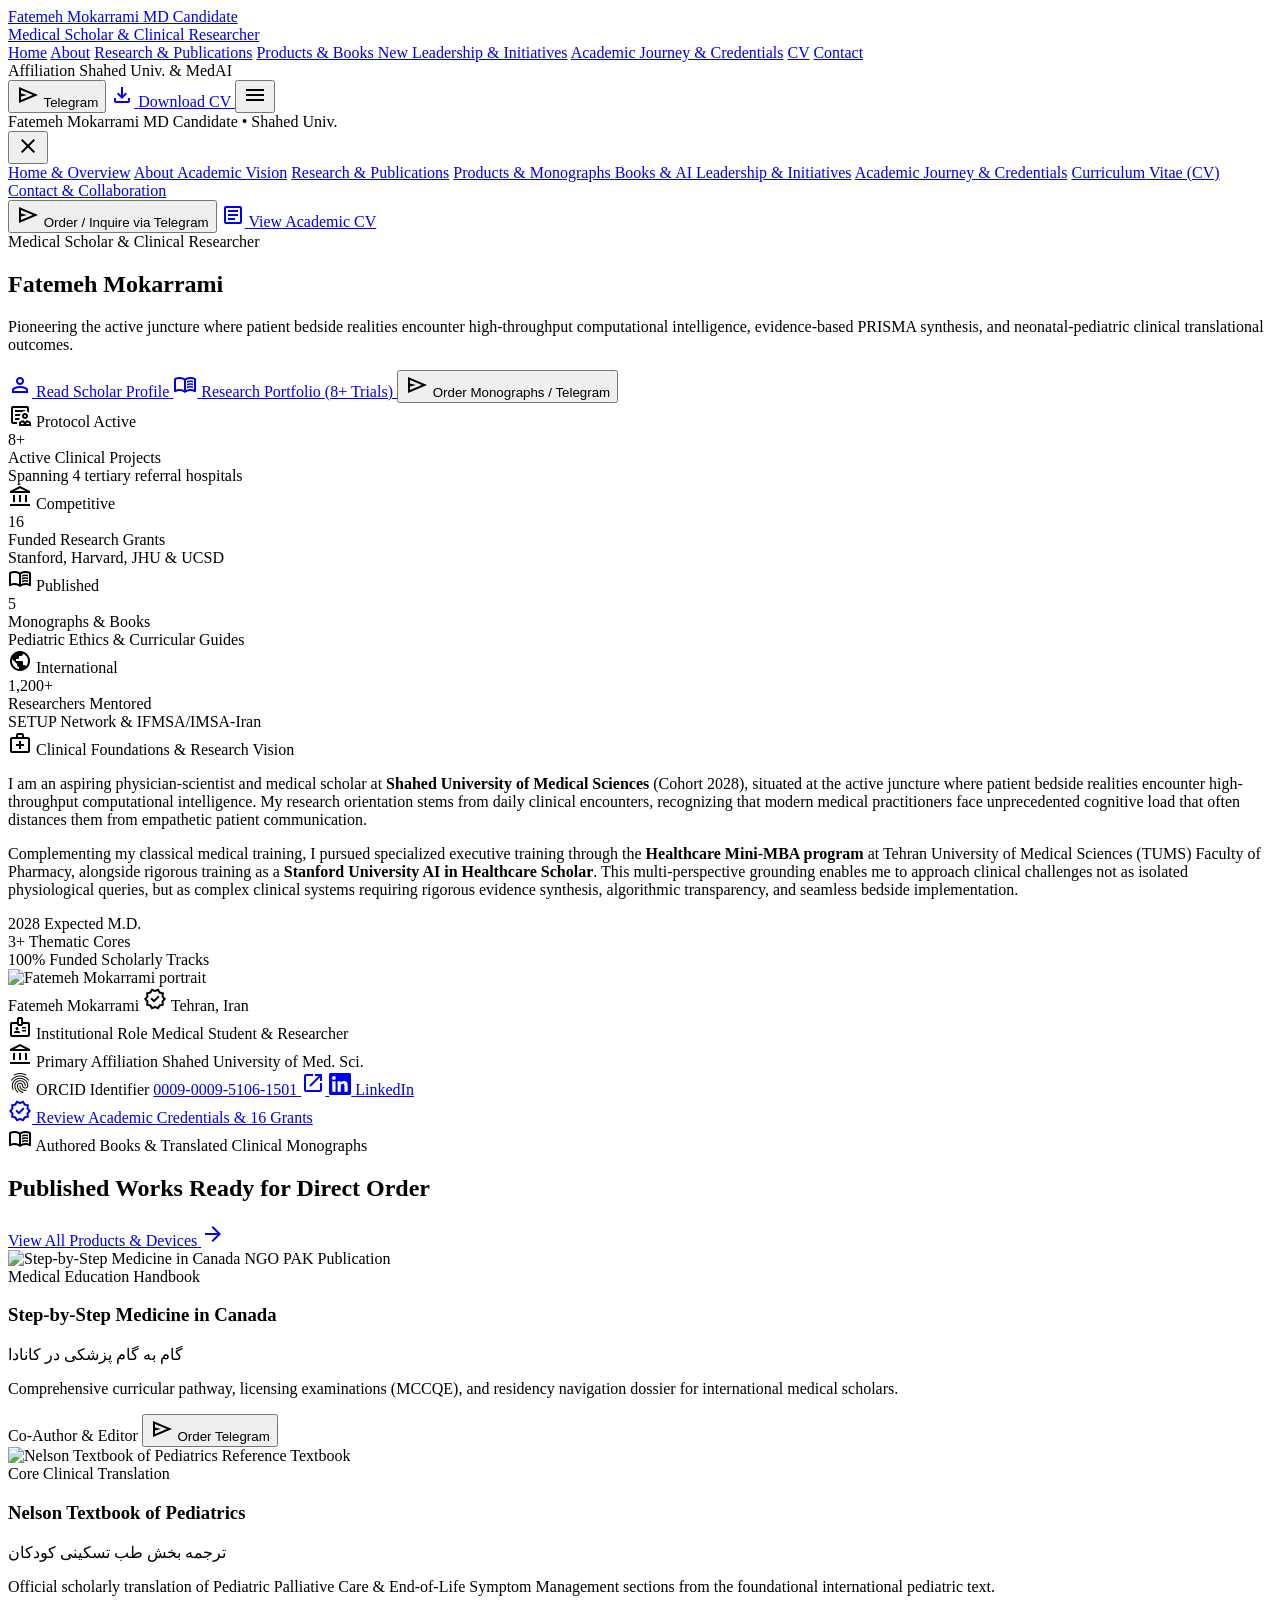
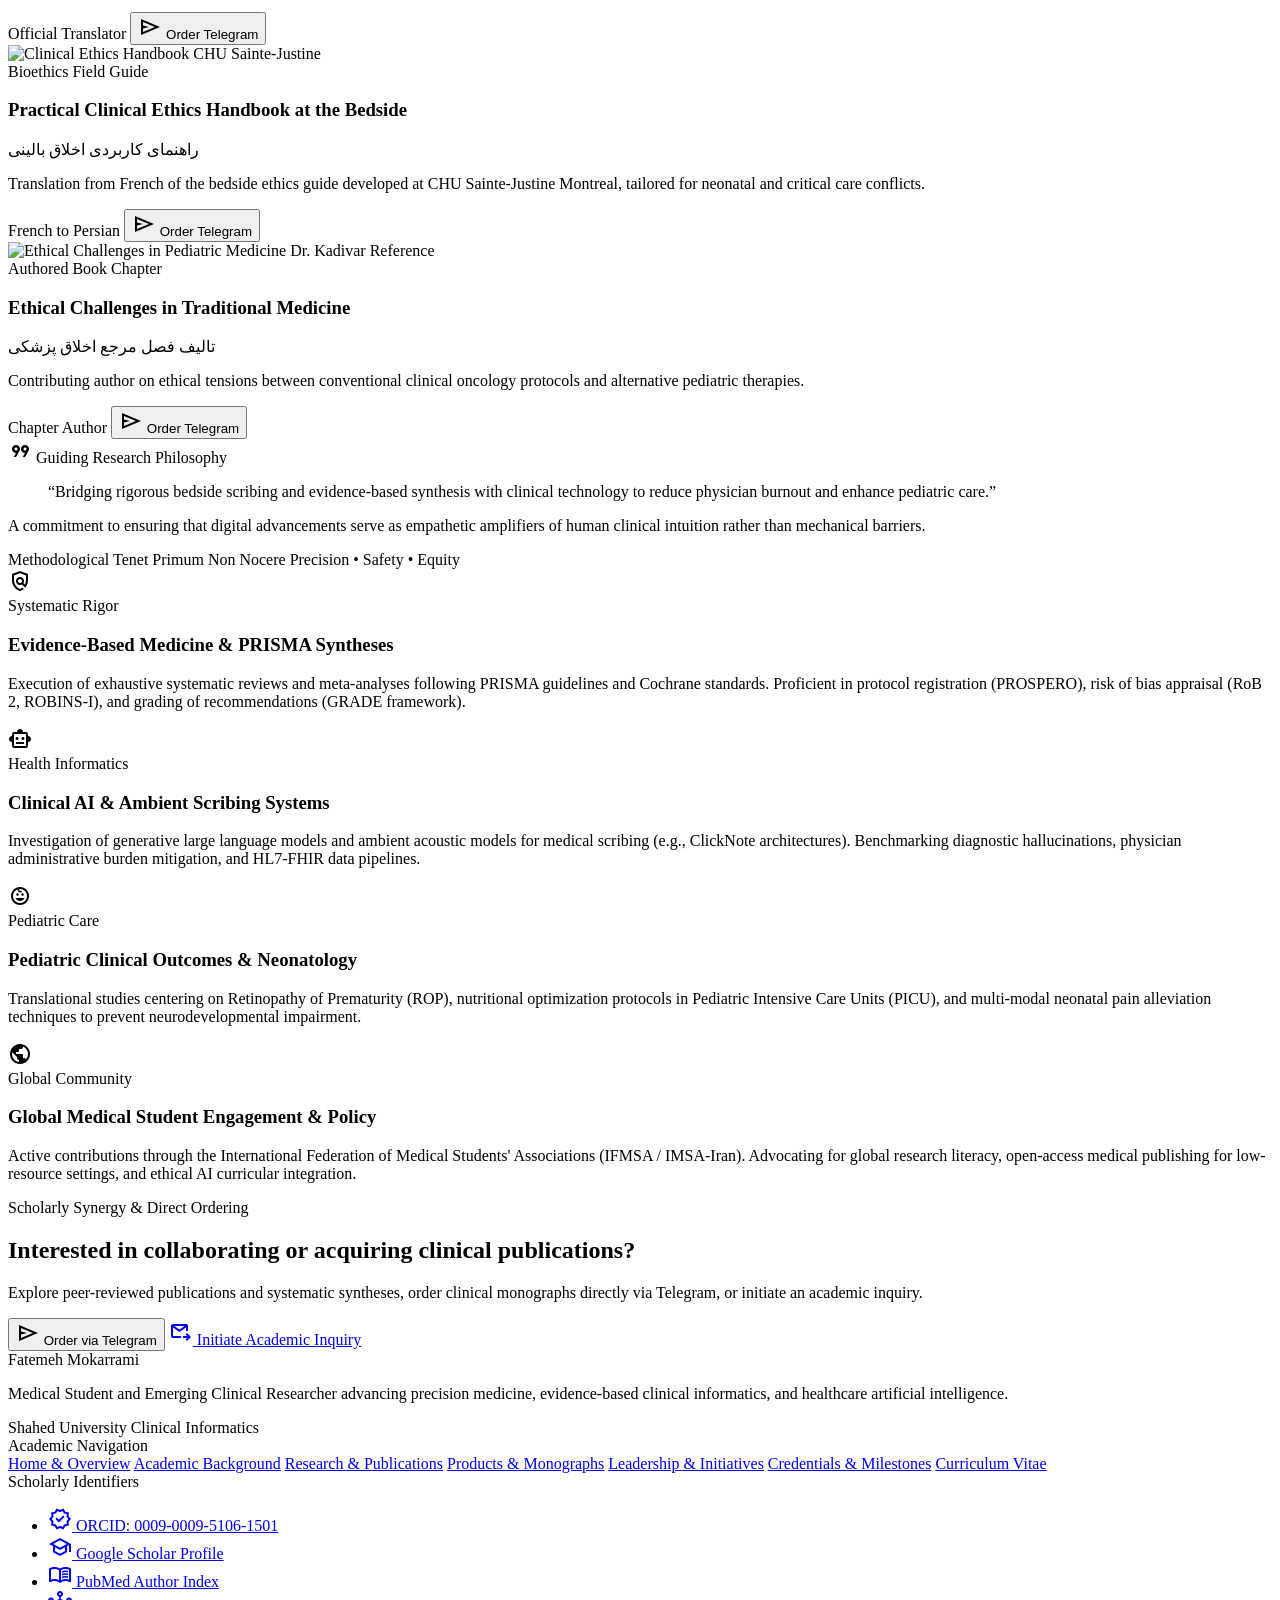
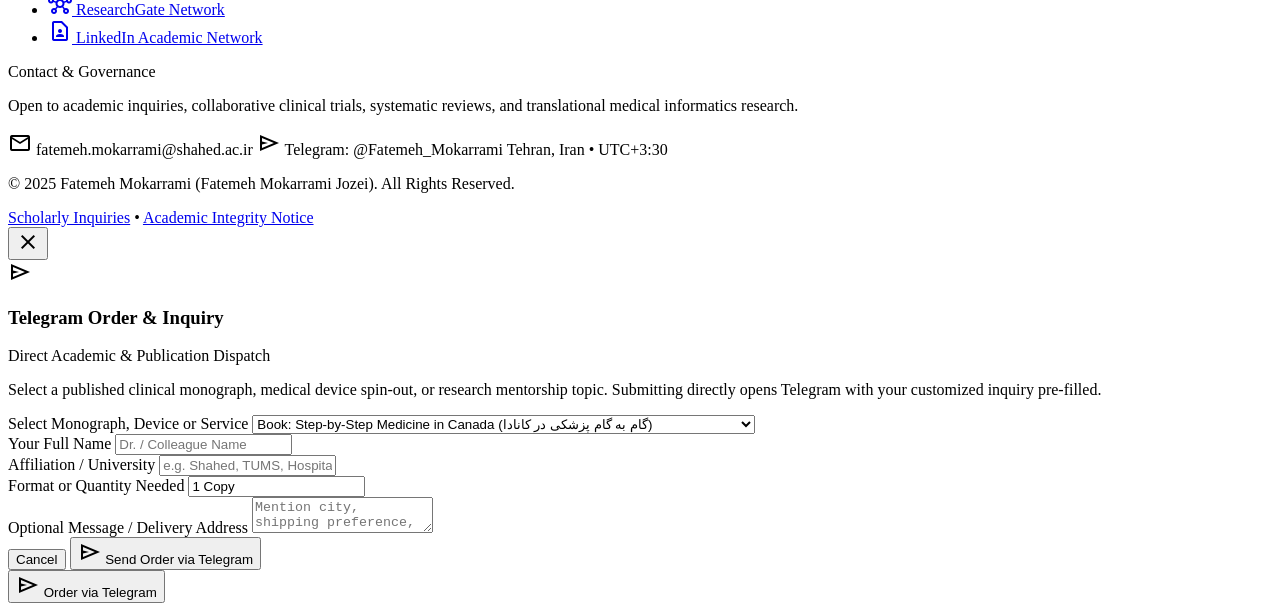
==== index.html @ 54b8daf2 "LinkedIn - Update index.html" ====
<!DOCTYPE html>
<html class="light" lang="en">
<head>
  <meta charset="utf-8" />
  <meta content="width=device-width, initial-scale=1.0" name="viewport" />
  <title>Fatemeh Mokarrami | Medical Scholar & Clinical Researcher</title>
  <link rel="icon" href="/favicon.ico" type="image/x-icon">
  <meta name="description" content="Official academic portfolio of Fatemeh Mokarrami (Fatemeh Mokarrami Jozei) — MD Candidate, Medical Scholar & Clinical Researcher in MedAI, Evidence Synthesis, and Pediatric Outcomes." />
  <meta property="og:title" content="Fatemeh Mokarrami | Medical Scholar & Clinical Researcher" />
  <meta property="og:description" content="Research portfolio, clinical credentials, published monographs, and healthcare AI innovations." />
  <meta property="og:type" content="website" />
  <meta name="twitter:card" content="summary_large_image" />

  <script type="application/ld+json">
{
  "@context": "https://schema.org",
  "@type": "Person",
  "@id": "https://fatemehmokarrami.ir/#person",
  "name": "Fatemeh Mokarrami",
  "alternateName": [
    "فاطمه مکرمی",
    "Fatemeh Mokarrami"
  ],
  "url": "https://fatemehmokarrami.ir/",
  "jobTitle": "Medical Student and Clinical Researcher",
  "email": "fatemeh.mokarrami@shahed.ac.ir",
  "sameAs": [
    "https://www.linkedin.com/in/fatemeh-mokarrami",
    "https://orcid.org/0009-0009-5106-1501"
  ]
}
</script>

  <!-- Website Schema -->
<script type="application/ld+json">
{
  "@context": "https://schema.org",
  "@type": "WebSite",
  "@id": "https://fatemehmokarrami.ir/#website",
  "name": "Fatemeh Mokarrami",
  "alternateName": "فاطمه مکرمی",
  "url": "https://fatemehmokarrami.ir/"
}
</script>

  <!-- Google Fonts -->
  <link href="https://fonts.googleapis.com" rel="preconnect" />
  <link crossorigin="" href="https://fonts.gstatic.com" rel="preconnect" />
  <link href="https://fonts.googleapis.com/css2?family=Newsreader:ital,opsz,wght@0,6..72,400;0,6..72,500;0,6..72,600;1,6..72,400&family=Plus+Jakarta+Sans:wght@400;500;600;700&display=swap" rel="stylesheet" />
  <link href="https://fonts.googleapis.com/css2?family=Material+Symbols+Outlined:opsz,wght,FILL,GRAD@20..48,100..700,0..1,-50..200" rel="stylesheet" />

  <!-- Tailwind CSS CDN -->
  <script src="https://cdn.tailwindcss.com"></script>
  <script>
    tailwind.config = {
      darkMode: "class",
      theme: {
        extend: {
          colors: {
            "primary": "#006860",
            "primary-container": "#00837a",
            "on-primary": "#ffffff",
            "primary-fixed": "#90f4e9",
            "on-primary-fixed": "#00201d",
            "on-primary-fixed-variant": "#00504a",
            "secondary": "#2b5cad",
            "secondary-container": "#7ca8fd",
            "on-secondary": "#ffffff",
            "secondary-fixed": "#d8e2ff",
            "on-secondary-fixed": "#001a41",
            "surface": "#f7f9fb",
            "surface-dim": "#d8dadc",
            "surface-bright": "#f7f9fb",
            "surface-container-lowest": "#ffffff",
            "surface-container-low": "#f2f4f6",
            "surface-container": "#eceef0",
            "surface-container-high": "#e6e8ea",
            "surface-container-highest": "#e0e3e5",
            "on-surface": "#191c1e",
            "on-surface-variant": "#3d4947",
            "outline": "#6d7a77",
            "outline-variant": "#bdc9c6",
            "error": "#ba1a1a",
            "error-container": "#ffdad6",
            "on-error-container": "#93000a"
          },
          fontFamily: {
            "newsreader": ["Newsreader", "serif"],
            "headline-lg": ["Newsreader", "serif"],
            "headline-md": ["Newsreader", "serif"],
            "headline-sm": ["Newsreader", "serif"],
            "headline-xl": ["Newsreader", "serif"],
            "body": ["Plus Jakarta Sans", "sans-serif"],
            "body-lg": ["Plus Jakarta Sans", "sans-serif"],
            "body-md": ["Plus Jakarta Sans", "sans-serif"],
            "body-sm": ["Plus Jakarta Sans", "sans-serif"],
            "label-lg": ["Plus Jakarta Sans", "sans-serif"],
            "label-md": ["Plus Jakarta Sans", "sans-serif"],
            "label-sm": ["Plus Jakarta Sans", "sans-serif"]
          },
          spacing: {
            "gutter": "1.5rem",
            "space-xs": "0.25rem",
            "space-sm": "0.5rem",
            "space-md": "1rem",
            "space-lg": "1.5rem",
            "space-xl": "2.5rem"
          }
        }
      }
    };
  </script>

  <!-- Local Custom Styles -->
  <link rel="stylesheet" href="./assets/css/styles.css" />
</head>
<body class="bg-surface font-body-md text-on-surface antialiased selection:bg-primary-fixed selection:text-on-primary-fixed min-h-screen flex flex-col">

  <!-- =========================================================================
       HEADER NAVIGATION
       ========================================================================= -->
  <header class="fixed top-0 left-0 right-0 w-full z-50 bg-surface-container-lowest/90 backdrop-blur-md shadow-[0_1px_8px_rgba(0,0,0,0.04)] border-b border-surface-container">
    <div class="h-20 max-w-7xl mx-auto px-gutter flex items-center justify-between gap-space-md">
      <!-- Scholar Identity Branding -->
      <a href="index.html" class="flex items-center gap-space-sm group">
        <div class="flex flex-col">
          <div class="flex items-center gap-2">
            <span class="font-headline-sm text-headline-sm text-secondary tracking-tight group-hover:text-primary transition-colors">Fatemeh Mokarrami</span>
            <span class="inline-flex items-center gap-1 px-2 py-0.5 rounded-full bg-primary-fixed text-on-primary-fixed font-label-sm text-xs font-semibold">
              <span class="w-1.5 h-1.5 rounded-full bg-primary animate-pulse"></span>
              <span>MD Candidate</span>
            </span>
          </div>
          <span class="font-label-md text-xs text-on-surface-variant">Medical Scholar &amp; Clinical Researcher</span>
        </div>
      </a>

      <!-- Desktop Navigation Menu -->
      <nav class="hidden xl:flex items-center gap-1.5">
        <a href="index.html" data-nav-link class="font-label-lg text-sm text-secondary font-semibold bg-secondary-fixed/40 px-3 py-1.5 rounded-lg transition-colors">Home</a>
        <a href="about.html" data-nav-link class="font-label-lg text-sm text-on-surface-variant hover:text-on-surface hover:bg-surface-container-low px-3 py-1.5 rounded-lg transition-colors">About</a>
        <a href="research.html" data-nav-link class="font-label-lg text-sm text-on-surface-variant hover:text-on-surface hover:bg-surface-container-low px-3 py-1.5 rounded-lg transition-colors">Research &amp; Publications</a>
        <a href="products.html" data-nav-link class="font-label-lg text-sm text-on-surface-variant hover:text-on-surface hover:bg-surface-container-low px-3 py-1.5 rounded-lg transition-colors flex items-center gap-1">
          <span>Products &amp; Books</span>
          <span class="px-1.5 py-0.2 rounded-full bg-primary/10 text-primary text-[10px] font-bold">New</span>
        </a>
        <a href="leadership.html" data-nav-link class="font-label-lg text-sm text-on-surface-variant hover:text-on-surface hover:bg-surface-container-low px-3 py-1.5 rounded-lg transition-colors">Leadership &amp; Initiatives</a>
        <a href="credentials.html" data-nav-link class="font-label-lg text-sm text-on-surface-variant hover:text-on-surface hover:bg-surface-container-low px-3 py-1.5 rounded-lg transition-colors">Academic Journey &amp; Credentials</a>
        <a href="cv.html" data-nav-link class="font-label-lg text-sm text-on-surface-variant hover:text-on-surface hover:bg-surface-container-low px-3 py-1.5 rounded-lg transition-colors">CV</a>
        <a href="contact.html" data-nav-link class="font-label-lg text-sm text-on-surface-variant hover:text-on-surface hover:bg-surface-container-low px-3 py-1.5 rounded-lg transition-colors">Contact</a>
      </nav>

      <!-- Right Header Actions -->
      <div class="flex items-center gap-space-sm">
        <div class="hidden sm:flex flex-col items-end text-right">
          <span class="font-label-sm text-[11px] text-secondary uppercase tracking-wider font-bold">Affiliation</span>
          <span class="font-label-md text-xs text-on-surface font-medium">Shahed Univ. &amp; MedAI</span>
        </div>
        
        <!-- Telegram Quick Action Button -->
        <button onclick="openTelegramOrder()" class="hidden md:inline-flex items-center gap-1.5 px-3 py-1.5 rounded-lg bg-[#2483e2]/15 hover:bg-[#2483e2]/25 text-[#1d6fc2] font-label-md text-xs font-semibold transition-all">
          <span class="material-symbols-outlined text-[16px]">send</span>
          <span>Telegram</span>
        </button>

        <a href="cv.html" class="inline-flex items-center gap-1.5 px-3.5 py-1.5 rounded-lg bg-secondary-fixed/30 hover:bg-secondary-fixed text-secondary hover:text-on-secondary-fixed transition-colors font-label-md text-xs font-semibold">
          <span class="material-symbols-outlined text-[18px]">download</span>
          <span>Download CV</span>
        </a>

        <!-- Mobile Hamburger Toggle -->
        <button id="mobileMenuToggle" class="xl:hidden p-2 rounded-lg bg-surface-container hover:bg-surface-container-high text-on-surface transition-colors" aria-label="Open Navigation Menu">
          <span class="material-symbols-outlined text-[24px]">menu</span>
        </button>
      </div>
    </div>
  </header>

  <!-- Mobile Drawer Navigation -->
  <div id="mobileNavBackdrop" class="fixed inset-0 z-50 bg-black/40 backdrop-blur-xs hidden transition-opacity"></div>
  <aside id="mobileNavDrawer" class="fixed top-0 right-0 w-80 max-w-[85vw] h-full z-50 bg-surface-container-lowest shadow-2xl p-6 flex flex-col justify-between transform translate-x-full transition-transform duration-300">
    <div class="flex flex-col gap-4">
      <div class="flex items-center justify-between pb-3 border-b border-surface-container">
        <div class="flex flex-col">
          <span class="font-headline-sm text-secondary font-bold">Fatemeh Mokarrami</span>
          <span class="text-xs text-primary font-medium">MD Candidate • Shahed Univ.</span>
        </div>
        <button id="mobileMenuClose" class="p-1 rounded-lg text-on-surface-variant hover:text-on-surface" aria-label="Close menu">
          <span class="material-symbols-outlined text-[24px]">close</span>
        </button>
      </div>
      <nav class="flex flex-col gap-1 text-sm font-medium">
        <a href="index.html" class="px-3 py-2 rounded-lg bg-secondary-fixed/40 text-secondary font-semibold">Home &amp; Overview</a>
        <a href="about.html" class="px-3 py-2 rounded-lg hover:bg-surface-container-low text-on-surface">About Academic Vision</a>
        <a href="research.html" class="px-3 py-2 rounded-lg hover:bg-surface-container-low text-on-surface">Research &amp; Publications</a>
        <a href="products.html" class="px-3 py-2 rounded-lg hover:bg-surface-container-low text-on-surface flex items-center justify-between">
          <span>Products &amp; Monographs</span>
          <span class="px-2 py-0.5 rounded-full bg-primary-fixed text-on-primary-fixed text-xs">Books &amp; AI</span>
        </a>
        <a href="leadership.html" class="px-3 py-2 rounded-lg hover:bg-surface-container-low text-on-surface">Leadership &amp; Initiatives</a>
        <a href="credentials.html" class="px-3 py-2 rounded-lg hover:bg-surface-container-low text-on-surface">Academic Journey &amp; Credentials</a>
        <a href="cv.html" class="px-3 py-2 rounded-lg hover:bg-surface-container-low text-on-surface">Curriculum Vitae (CV)</a>
        <a href="contact.html" class="px-3 py-2 rounded-lg hover:bg-surface-container-low text-on-surface">Contact &amp; Collaboration</a>
      </nav>
    </div>
    <div class="flex flex-col gap-2 pt-4 border-t border-surface-container">
      <button onclick="openTelegramOrder()" class="w-full py-2.5 px-4 rounded-lg bg-[#2483e2] text-white font-medium text-xs flex items-center justify-center gap-2 shadow-sm">
        <span class="material-symbols-outlined text-[18px]">send</span>
        <span>Order / Inquire via Telegram</span>
      </button>
      <a href="cv.html" class="w-full py-2.5 px-4 rounded-lg bg-surface-container-low text-secondary font-medium text-xs flex items-center justify-center gap-2">
        <span class="material-symbols-outlined text-[18px]">article</span>
        <span>View Academic CV</span>
      </a>
    </div>
  </aside>

  <!-- =========================================================================
       MAIN HERO & EDITORIAL SHOWCASE
       ========================================================================= -->
  <main class="w-full pt-20 flex-grow">
    
    <!-- Top Atmospheric Glow Background -->
    <div class="relative w-full overflow-hidden bg-surface py-space-xl px-gutter border-b border-surface-container">
      <div class="absolute -top-24 right-10 w-96 h-96 rounded-full bg-secondary-fixed/40 blur-3xl pointer-events-none -z-0"></div>
      <div class="absolute top-1/2 -left-20 w-80 h-80 rounded-full bg-primary-fixed/30 blur-3xl pointer-events-none -z-0"></div>
      
      <div class="max-w-7xl mx-auto relative z-10 flex flex-col gap-space-xl">
        
        <!-- Header Banner Section -->
        <section class="flex flex-col items-start gap-3 max-w-4xl">
          <div class="inline-flex items-center gap-2 px-3 py-1 rounded-full bg-secondary-fixed/50 text-secondary">
            <span class="w-2 h-2 rounded-full bg-primary animate-pulse"></span>
            <span class="font-label-sm text-xs uppercase tracking-widest font-semibold">Medical Scholar &amp; Clinical Researcher</span>
          </div>
          <h1 class="font-headline-xl text-4xl sm:text-5xl lg:text-[3.5rem] lg:leading-[4rem] text-secondary tracking-tight font-medium font-newsreader">
            Fatemeh Mokarrami
          </h1>
          <p class="font-body-xl text-lg sm:text-xl text-on-surface-variant leading-relaxed max-w-3xl">
            Pioneering the active juncture where patient bedside realities encounter high-throughput computational intelligence, evidence-based PRISMA synthesis, and neonatal-pediatric clinical translational outcomes.
          </p>
          <div class="flex flex-wrap items-center gap-3 pt-2">
            <a href="about.html" class="inline-flex items-center gap-2 px-5 py-2.5 rounded-lg bg-secondary text-white font-label-md text-sm hover:bg-secondary/90 transition-all shadow-sm">
              <span class="material-symbols-outlined text-[18px]">person</span>
              <span>Read Scholar Profile</span>
            </a>
            <a href="research.html" class="inline-flex items-center gap-2 px-5 py-2.5 rounded-lg bg-surface-container-lowest text-secondary border border-surface-container font-label-md text-sm hover:bg-surface-container-low transition-all shadow-xs">
              <span class="material-symbols-outlined text-[18px]">menu_book</span>
              <span>Research Portfolio (8+ Trials)</span>
            </a>
            <button onclick="openTelegramOrder()" class="inline-flex items-center gap-2 px-5 py-2.5 rounded-lg bg-[#2483e2] text-white font-label-md text-sm hover:bg-[#1d6fc2] transition-all shadow-sm">
              <span class="material-symbols-outlined text-[18px]">send</span>
              <span>Order Monographs / Telegram</span>
            </button>
          </div>
        </section>

        <!-- Metric Badges Row -->
        <section class="grid grid-cols-2 md:grid-cols-4 gap-4">
          <div class="bg-surface-container-lowest rounded-xl p-5 shadow-sm border border-surface-container/60 hover:shadow-md transition-shadow group">
            <div class="flex items-center justify-between mb-2">
              <span class="material-symbols-outlined text-primary text-[28px] group-hover:scale-110 transition-transform">clinical_notes</span>
              <span class="text-xs text-primary font-bold bg-primary-fixed/40 px-2 py-0.5 rounded-full">Protocol Active</span>
            </div>
            <div class="font-headline-lg text-3xl font-bold text-secondary font-newsreader">8+</div>
            <div class="font-label-md text-xs text-on-surface-variant font-semibold mt-0.5">Active Clinical Projects</div>
            <div class="text-[11px] text-on-surface-variant/80 mt-1">Spanning 4 tertiary referral hospitals</div>
          </div>
          <div class="bg-surface-container-lowest rounded-xl p-5 shadow-sm border border-surface-container/60 hover:shadow-md transition-shadow group">
            <div class="flex items-center justify-between mb-2">
              <span class="material-symbols-outlined text-secondary text-[28px] group-hover:scale-110 transition-transform">account_balance</span>
              <span class="text-xs text-secondary font-bold bg-secondary-fixed/50 px-2 py-0.5 rounded-full">Competitive</span>
            </div>
            <div class="font-headline-lg text-3xl font-bold text-secondary font-newsreader">16</div>
            <div class="font-label-md text-xs text-on-surface-variant font-semibold mt-0.5">Funded Research Grants</div>
            <div class="text-[11px] text-on-surface-variant/80 mt-1">Stanford, Harvard, JHU &amp; UCSD</div>
          </div>
          <div class="bg-surface-container-lowest rounded-xl p-5 shadow-sm border border-surface-container/60 hover:shadow-md transition-shadow group">
            <div class="flex items-center justify-between mb-2">
              <span class="material-symbols-outlined text-primary text-[28px] group-hover:scale-110 transition-transform">menu_book</span>
              <span class="text-xs text-primary font-bold bg-primary-fixed/40 px-2 py-0.5 rounded-full">Published</span>
            </div>
            <div class="font-headline-lg text-3xl font-bold text-secondary font-newsreader">5</div>
            <div class="font-label-md text-xs text-on-surface-variant font-semibold mt-0.5">Monographs &amp; Books</div>
            <div class="text-[11px] text-on-surface-variant/80 mt-1">Pediatric Ethics &amp; Curricular Guides</div>
          </div>
          <div class="bg-surface-container-lowest rounded-xl p-5 shadow-sm border border-surface-container/60 hover:shadow-md transition-shadow group">
            <div class="flex items-center justify-between mb-2">
              <span class="material-symbols-outlined text-secondary text-[28px] group-hover:scale-110 transition-transform">public</span>
              <span class="text-xs text-secondary font-bold bg-secondary-fixed/50 px-2 py-0.5 rounded-full">International</span>
            </div>
            <div class="font-headline-lg text-3xl font-bold text-secondary font-newsreader">1,200+</div>
            <div class="font-label-md text-xs text-on-surface-variant font-semibold mt-0.5">Researchers Mentored</div>
            <div class="text-[11px] text-on-surface-variant/80 mt-1">SETUP Network &amp; IFMSA/IMSA-Iran</div>
          </div>
        </section>

        <!-- Narrative & Scholar Identity Grid -->
        <section class="grid grid-cols-1 lg:grid-cols-12 gap-space-lg items-start">
          <!-- Left Column (7 Cols) -->
          <div class="lg:col-span-7 flex flex-col gap-space-md">
            <div class="p-space-lg rounded-2xl bg-surface-container-lowest shadow-sm border border-surface-container/70 flex flex-col gap-space-md">
              <div class="flex items-center gap-2 text-primary font-label-md text-xs uppercase tracking-wider font-bold">
                <span class="material-symbols-outlined text-[20px]">medical_services</span>
                <span>Clinical Foundations &amp; Research Vision</span>
              </div>
              <p class="font-body-lg text-base text-on-surface leading-relaxed">
                I am an aspiring physician-scientist and medical scholar at <strong class="font-semibold text-secondary">Shahed University of Medical Sciences</strong> (Cohort 2028), situated at the active juncture where patient bedside realities encounter high-throughput computational intelligence. My research orientation stems from daily clinical encounters, recognizing that modern medical practitioners face unprecedented cognitive load that often distances them from empathetic patient communication.
              </p>
              <p class="font-body-lg text-base text-on-surface leading-relaxed">
                Complementing my classical medical training, I pursued specialized executive training through the <strong class="font-semibold text-on-surface">Healthcare Mini-MBA program</strong> at Tehran University of Medical Sciences (TUMS) Faculty of Pharmacy, alongside rigorous training as a <strong class="font-semibold text-secondary">Stanford University AI in Healthcare Scholar</strong>. This multi-perspective grounding enables me to approach clinical challenges not as isolated physiological queries, but as complex clinical systems requiring rigorous evidence synthesis, algorithmic transparency, and seamless bedside implementation.
              </p>
              
              <!-- Quick Metrics Grid -->
              <div class="grid grid-cols-3 gap-3 pt-2 border-t border-surface-container">
                <div class="p-3 rounded-xl bg-surface-container-low flex flex-col">
                  <span class="font-headline-sm text-lg font-bold text-primary font-newsreader">2028</span>
                  <span class="text-xs text-on-surface-variant">Expected M.D.</span>
                </div>
                <div class="p-3 rounded-xl bg-surface-container-low flex flex-col">
                  <span class="font-headline-sm text-lg font-bold text-secondary font-newsreader">3+</span>
                  <span class="text-xs text-on-surface-variant">Thematic Cores</span>
                </div>
                <div class="p-3 rounded-xl bg-surface-container-low flex flex-col">
                  <span class="font-headline-sm text-lg font-bold text-on-surface font-newsreader">100%</span>
                  <span class="text-xs text-on-surface-variant">Funded Scholarly Tracks</span>
                </div>
              </div>
            </div>
          </div>

          <!-- Right Column: Scholar Portrait & Credentials (5 Cols) -->
          <div class="lg:col-span-5 flex flex-col gap-space-md">
            <div class="p-space-lg rounded-2xl bg-surface-container-lowest shadow-sm border border-surface-container/70 flex flex-col gap-space-md relative overflow-hidden">
              <div class="absolute top-0 left-0 right-0 h-1.5 bg-gradient-to-r from-primary via-secondary-container to-secondary"></div>
              
              <div class="relative w-full aspect-[4/3] rounded-xl overflow-hidden bg-surface-container-high group">
                <img class="w-full h-full object-cover group-hover:scale-105 transition-transform duration-500" alt="Fatemeh Mokarrami portrait" src="https://lh3.googleusercontent.com/aida-public/[base64]" />
                <div class="absolute bottom-3 left-3 right-3 p-2.5 rounded-lg bg-surface-container-lowest/95 backdrop-blur-md flex items-center justify-between border border-surface-container shadow-xs">
                  <span class="font-label-sm text-xs text-secondary font-bold">Fatemeh Mokarrami</span>
                  <span class="inline-flex items-center gap-1 text-xs text-primary font-medium">
                    <span class="material-symbols-outlined text-[16px]">verified</span> Tehran, Iran
                  </span>
                </div>
              </div>

              <!-- Credentials Snapshot -->
              <div class="flex flex-col gap-2 text-xs">
                <div class="flex items-center justify-between p-2 rounded-lg bg-surface-container-low">
                  <span class="text-on-surface-variant flex items-center gap-2">
                    <span class="material-symbols-outlined text-[16px] text-primary">badge</span> Institutional Role
                  </span>
                  <span class="font-semibold text-on-surface">Medical Student &amp; Researcher</span>
                </div>
                <div class="flex items-center justify-between p-2 rounded-lg bg-surface-container-low">
                  <span class="text-on-surface-variant flex items-center gap-2">
                    <span class="material-symbols-outlined text-[16px] text-secondary">account_balance</span> Primary Affiliation
                  </span>
                  <span class="font-semibold text-on-surface">Shahed University of Med. Sci.</span>
                </div>
                <div class="flex items-center justify-between p-2 rounded-lg bg-surface-container-low">
                  <span class="text-on-surface-variant flex items-center gap-2">
                    <span class="material-symbols-outlined text-[16px] text-primary">fingerprint</span> ORCID Identifier
                  </span>
                  <a href="https://orcid.org/0009-0009-5106-1501" target="_blank" rel="noopener noreferrer" class="font-mono text-secondary hover:underline flex items-center gap-1 font-semibold">
                    <span>0009-0009-5106-1501</span>
                    <span class="material-symbols-outlined text-[14px]">open_in_new</span>
                    <a href="https://www.linkedin.com/in/fatemeh-mokarrami/"
   target="_blank"
   rel="noopener noreferrer"
   class="linkedin-link">
    <svg xmlns="http://www.w3.org/2000/svg"
         width="22" height="22"
         viewBox="0 0 24 24"
         fill="currentColor">
        <path d="M20.447 20.452h-3.554v-5.569c0-1.328-.027-3.037-1.852-3.037-1.853 0-2.136 1.445-2.136 2.939v5.667H9.35V9h3.414v1.561h.049c.476-.9 1.637-1.85 3.37-1.85 3.601 0 4.267 2.37 4.267 5.455v6.286zM5.337 7.433a2.062 2.062 0 1 1 0-4.124 2.062 2.062 0 0 1 0 4.124zM7.119 20.452H3.555V9h3.564v11.452zM22.225 0H1.771C.792 0 0 .774 0 1.729v20.542C0 23.227.792 24 1.771 24h20.451C23.2 24 24 23.227 24 22.271V1.729C24 .774 23.2 0 22.222 0h.003z"/>
    </svg>
    <span>LinkedIn</span>
</a>
                  </a>
                </div>
              </div>

              <a href="credentials.html" class="w-full inline-flex items-center justify-center gap-2 py-2.5 px-4 rounded-lg bg-secondary text-white hover:bg-secondary/90 transition-colors font-label-md text-xs font-semibold shadow-xs">
                <span class="material-symbols-outlined text-[18px]">verified</span>
                <span>Review Academic Credentials &amp; 16 Grants</span>
              </a>
            </div>
          </div>
        </section>

      </div>
    </div>

    <!-- =========================================================================
         SECTION: AUTHORED BOOKS & MONOGRAPHS (DIRECT TELEGRAM ORDERING)
         ========================================================================= -->
    <section class="max-w-7xl mx-auto px-gutter py-space-xl">
      <div class="flex flex-col sm:flex-row items-start sm:items-end justify-between gap-4 mb-8">
        <div>
          <div class="inline-flex items-center gap-1.5 text-xs uppercase tracking-wider text-primary font-bold mb-2">
            <span class="material-symbols-outlined text-[16px]">menu_book</span>
            <span>Authored Books &amp; Translated Clinical Monographs</span>
          </div>
          <h2 class="font-headline-lg text-2xl sm:text-3xl font-medium text-secondary font-newsreader">
            Published Works Ready for Direct Order
          </h2>
        </div>
        <div class="flex items-center gap-3">
          <a href="products.html" class="inline-flex items-center gap-1 text-sm text-secondary font-semibold hover:underline">
            <span>View All Products &amp; Devices</span>
            <span class="material-symbols-outlined text-[18px]">arrow_forward</span>
          </a>
        </div>
      </div>

      <!-- 4 Books Grid -->
      <div class="grid grid-cols-1 md:grid-cols-2 lg:grid-cols-4 gap-6">
        <!-- Book 1 -->
        <div class="bg-surface-container-lowest rounded-2xl p-5 shadow-sm border border-surface-container/70 hover:shadow-lg transition-all flex flex-col justify-between group">
          <div>
            <div class="w-full h-44 rounded-xl bg-surface-container-low mb-4 overflow-hidden relative">
              <img class="w-full h-full object-cover group-hover:scale-105 transition-transform duration-500" alt="Step-by-Step Medicine in Canada" src="https://lh3.googleusercontent.com/aida-public/[base64]" />
              <span class="absolute top-2.5 right-2.5 px-2 py-0.5 rounded bg-surface-container-lowest/90 text-xs text-secondary font-bold shadow-xs">
                NGO PAK Publication
              </span>
            </div>
            <div class="text-xs text-primary font-bold mb-1">Medical Education Handbook</div>
            <h3 class="font-headline-sm text-base font-semibold text-secondary mb-1 leading-snug font-newsreader">
              Step-by-Step Medicine in Canada
            </h3>
            <p class="text-xs text-on-surface-variant font-medium mb-2">گام به گام پزشکی در کانادا</p>
            <p class="text-xs text-on-surface-variant leading-relaxed mb-4">
              Comprehensive curricular pathway, licensing examinations (MCCQE), and residency navigation dossier for international medical scholars.
            </p>
          </div>
          <div class="pt-3 border-t border-surface-container flex items-center justify-between gap-2">
            <span class="text-xs text-on-surface-variant font-medium">Co-Author &amp; Editor</span>
            <button data-telegram-order="Step-by-Step Medicine in Canada Book" class="inline-flex items-center gap-1 px-3 py-1.5 rounded-lg bg-[#2483e2] hover:bg-[#1d6fc2] text-white text-xs font-semibold transition-colors shadow-xs">
              <span class="material-symbols-outlined text-[14px]">send</span>
              <span>Order Telegram</span>
            </button>
          </div>
        </div>

        <!-- Book 2 -->
        <div class="bg-surface-container-lowest rounded-2xl p-5 shadow-sm border border-surface-container/70 hover:shadow-lg transition-all flex flex-col justify-between group">
          <div>
            <div class="w-full h-44 rounded-xl bg-surface-container-low mb-4 overflow-hidden relative">
              <img class="w-full h-full object-cover group-hover:scale-105 transition-transform duration-500" alt="Nelson Textbook of Pediatrics" src="https://lh3.googleusercontent.com/aida-public/[base64]" />
              <span class="absolute top-2.5 right-2.5 px-2 py-0.5 rounded bg-surface-container-lowest/90 text-xs text-primary font-bold shadow-xs">
                Reference Textbook
              </span>
            </div>
            <div class="text-xs text-primary font-bold mb-1">Core Clinical Translation</div>
            <h3 class="font-headline-sm text-base font-semibold text-secondary mb-1 leading-snug font-newsreader">
              Nelson Textbook of Pediatrics
            </h3>
            <p class="text-xs text-on-surface-variant font-medium mb-2">ترجمه بخش طب تسکینی کودکان</p>
            <p class="text-xs text-on-surface-variant leading-relaxed mb-4">
              Official scholarly translation of Pediatric Palliative Care &amp; End-of-Life Symptom Management sections from the foundational international pediatric text.
            </p>
          </div>
          <div class="pt-3 border-t border-surface-container flex items-center justify-between gap-2">
            <span class="text-xs text-on-surface-variant font-medium">Official Translator</span>
            <button data-telegram-order="Nelson Textbook of Pediatrics Translation" class="inline-flex items-center gap-1 px-3 py-1.5 rounded-lg bg-[#2483e2] hover:bg-[#1d6fc2] text-white text-xs font-semibold transition-colors shadow-xs">
              <span class="material-symbols-outlined text-[14px]">send</span>
              <span>Order Telegram</span>
            </button>
          </div>
        </div>

        <!-- Book 3 -->
        <div class="bg-surface-container-lowest rounded-2xl p-5 shadow-sm border border-surface-container/70 hover:shadow-lg transition-all flex flex-col justify-between group">
          <div>
            <div class="w-full h-44 rounded-xl bg-surface-container-low mb-4 overflow-hidden relative">
              <img class="w-full h-full object-cover group-hover:scale-105 transition-transform duration-500" alt="Clinical Ethics Handbook" src="https://lh3.googleusercontent.com/aida-public/[base64]" />
              <span class="absolute top-2.5 right-2.5 px-2 py-0.5 rounded bg-surface-container-lowest/90 text-xs text-secondary font-bold shadow-xs">
                CHU Sainte-Justine
              </span>
            </div>
            <div class="text-xs text-primary font-bold mb-1">Bioethics Field Guide</div>
            <h3 class="font-headline-sm text-base font-semibold text-secondary mb-1 leading-snug font-newsreader">
              Practical Clinical Ethics Handbook at the Bedside
            </h3>
            <p class="text-xs text-on-surface-variant font-medium mb-2">راهنمای کاربردی اخلاق بالینی</p>
            <p class="text-xs text-on-surface-variant leading-relaxed mb-4">
              Translation from French of the bedside ethics guide developed at CHU Sainte-Justine Montreal, tailored for neonatal and critical care conflicts.
            </p>
          </div>
          <div class="pt-3 border-t border-surface-container flex items-center justify-between gap-2">
            <span class="text-xs text-on-surface-variant font-medium">French to Persian</span>
            <button data-telegram-order="Practical Clinical Ethics Handbook at the Bedside" class="inline-flex items-center gap-1 px-3 py-1.5 rounded-lg bg-[#2483e2] hover:bg-[#1d6fc2] text-white text-xs font-semibold transition-colors shadow-xs">
              <span class="material-symbols-outlined text-[14px]">send</span>
              <span>Order Telegram</span>
            </button>
          </div>
        </div>

        <!-- Book 4 -->
        <div class="bg-surface-container-lowest rounded-2xl p-5 shadow-sm border border-surface-container/70 hover:shadow-lg transition-all flex flex-col justify-between group">
          <div>
            <div class="w-full h-44 rounded-xl bg-surface-container-low mb-4 overflow-hidden relative">
              <img class="w-full h-full object-cover group-hover:scale-105 transition-transform duration-500" alt="Ethical Challenges in Pediatric Medicine" src="https://lh3.googleusercontent.com/aida-public/[base64]" />
              <span class="absolute top-2.5 right-2.5 px-2 py-0.5 rounded bg-surface-container-lowest/90 text-xs text-primary font-bold shadow-xs">
                Dr. Kadivar Reference
              </span>
            </div>
            <div class="text-xs text-primary font-bold mb-1">Authored Book Chapter</div>
            <h3 class="font-headline-sm text-base font-semibold text-secondary mb-1 leading-snug font-newsreader">
              Ethical Challenges in Traditional Medicine
            </h3>
            <p class="text-xs text-on-surface-variant font-medium mb-2">تالیف فصل مرجع اخلاق پزشکی</p>
            <p class="text-xs text-on-surface-variant leading-relaxed mb-4">
              Contributing author on ethical tensions between conventional clinical oncology protocols and alternative pediatric therapies.
            </p>
          </div>
          <div class="pt-3 border-t border-surface-container flex items-center justify-between gap-2">
            <span class="text-xs text-on-surface-variant font-medium">Chapter Author</span>
            <button data-telegram-order="Ethical Challenges in Traditional & Alternative Pediatric Medicine Chapter" class="inline-flex items-center gap-1 px-3 py-1.5 rounded-lg bg-[#2483e2] hover:bg-[#1d6fc2] text-white text-xs font-semibold transition-colors shadow-xs">
              <span class="material-symbols-outlined text-[14px]">send</span>
              <span>Order Telegram</span>
            </button>
          </div>
        </div>
      </div>
    </section>

    <!-- =========================================================================
         SECTION: RESEARCH PHILOSOPHY & PILLARS
         ========================================================================= -->
    <section class="w-full bg-surface-container-low py-space-xl border-y border-surface-container">
      <div class="max-w-7xl mx-auto px-gutter flex flex-col gap-space-lg">
        <!-- Callout Banner -->
        <div class="w-full rounded-2xl bg-primary-fixed/30 p-space-lg lg:p-space-xl relative overflow-hidden shadow-sm border border-primary-fixed/50">
          <div class="flex flex-col lg:flex-row items-start lg:items-center justify-between gap-space-md relative z-10">
            <div class="flex flex-col gap-space-xs max-w-3xl">
              <div class="flex items-center gap-2 text-primary font-label-sm text-xs uppercase font-bold tracking-widest">
                <span class="material-symbols-outlined text-[18px]">format_quote</span>
                <span>Guiding Research Philosophy</span>
              </div>
              <blockquote class="font-headline-lg text-2xl sm:text-3xl lg:text-[2.25rem] lg:leading-[2.75rem] text-on-primary-fixed italic font-normal font-newsreader">
                “Bridging rigorous bedside scribing and evidence-based synthesis with clinical technology to reduce physician burnout and enhance pediatric care.”
              </blockquote>
              <p class="text-sm text-on-primary-fixed-variant pt-2">
                A commitment to ensuring that digital advancements serve as empathetic amplifiers of human clinical intuition rather than mechanical barriers.
              </p>
            </div>
            <div class="shrink-0 p-5 rounded-2xl bg-surface-container-lowest/90 backdrop-blur-sm flex flex-col gap-1 text-center min-w-[210px] border border-surface-container shadow-xs">
              <span class="text-xs text-on-surface-variant uppercase font-semibold">Methodological Tenet</span>
              <span class="font-headline-sm text-xl font-bold text-primary font-newsreader">Primum Non Nocere</span>
              <span class="text-xs text-secondary font-medium">Precision • Safety • Equity</span>
            </div>
          </div>
        </div>

        <!-- 4 Thematic Pillars -->
        <div class="grid grid-cols-1 md:grid-cols-2 gap-space-md mt-4">
          <div class="p-space-lg rounded-2xl bg-surface-container-lowest shadow-sm border border-surface-container/70 flex flex-col gap-space-sm hover:shadow-md transition-shadow">
            <div class="flex items-center justify-between">
              <div class="w-10 h-10 rounded-xl bg-secondary-fixed/50 flex items-center justify-center text-secondary">
                <span class="material-symbols-outlined text-[22px]">policy</span>
              </div>
              <span class="px-2.5 py-0.5 rounded-full bg-secondary-fixed text-on-secondary-fixed text-xs font-semibold">Systematic Rigor</span>
            </div>
            <h3 class="font-headline-sm text-lg font-semibold text-on-surface font-newsreader">Evidence-Based Medicine &amp; PRISMA Syntheses</h3>
            <p class="text-sm text-on-surface-variant leading-relaxed">
              Execution of exhaustive systematic reviews and meta-analyses following PRISMA guidelines and Cochrane standards. Proficient in protocol registration (PROSPERO), risk of bias appraisal (RoB 2, ROBINS-I), and grading of recommendations (GRADE framework).
            </p>
          </div>

          <div class="p-space-lg rounded-2xl bg-surface-container-lowest shadow-sm border border-surface-container/70 flex flex-col gap-space-sm hover:shadow-md transition-shadow">
            <div class="flex items-center justify-between">
              <div class="w-10 h-10 rounded-xl bg-primary-fixed/50 flex items-center justify-center text-primary">
                <span class="material-symbols-outlined text-[22px]">smart_toy</span>
              </div>
              <span class="px-2.5 py-0.5 rounded-full bg-primary-fixed text-on-primary-fixed text-xs font-semibold">Health Informatics</span>
            </div>
            <h3 class="font-headline-sm text-lg font-semibold text-on-surface font-newsreader">Clinical AI &amp; Ambient Scribing Systems</h3>
            <p class="text-sm text-on-surface-variant leading-relaxed">
              Investigation of generative large language models and ambient acoustic models for medical scribing (e.g., ClickNote architectures). Benchmarking diagnostic hallucinations, physician administrative burden mitigation, and HL7-FHIR data pipelines.
            </p>
          </div>

          <div class="p-space-lg rounded-2xl bg-surface-container-lowest shadow-sm border border-surface-container/70 flex flex-col gap-space-sm hover:shadow-md transition-shadow">
            <div class="flex items-center justify-between">
              <div class="w-10 h-10 rounded-xl bg-secondary-fixed/50 flex items-center justify-center text-secondary">
                <span class="material-symbols-outlined text-[22px]">child_care</span>
              </div>
              <span class="px-2.5 py-0.5 rounded-full bg-secondary-fixed text-on-secondary-fixed text-xs font-semibold">Pediatric Care</span>
            </div>
            <h3 class="font-headline-sm text-lg font-semibold text-on-surface font-newsreader">Pediatric Clinical Outcomes &amp; Neonatology</h3>
            <p class="text-sm text-on-surface-variant leading-relaxed">
              Translational studies centering on Retinopathy of Prematurity (ROP), nutritional optimization protocols in Pediatric Intensive Care Units (PICU), and multi-modal neonatal pain alleviation techniques to prevent neurodevelopmental impairment.
            </p>
          </div>

          <div class="p-space-lg rounded-2xl bg-surface-container-lowest shadow-sm border border-surface-container/70 flex flex-col gap-space-sm hover:shadow-md transition-shadow">
            <div class="flex items-center justify-between">
              <div class="w-10 h-10 rounded-xl bg-primary-fixed/50 flex items-center justify-center text-primary">
                <span class="material-symbols-outlined text-[22px]">public</span>
              </div>
              <span class="px-2.5 py-0.5 rounded-full bg-primary-fixed text-on-primary-fixed text-xs font-semibold">Global Community</span>
            </div>
            <h3 class="font-headline-sm text-lg font-semibold text-on-surface font-newsreader">Global Medical Student Engagement &amp; Policy</h3>
            <p class="text-sm text-on-surface-variant leading-relaxed">
              Active contributions through the International Federation of Medical Students' Associations (IFMSA / IMSA-Iran). Advocating for global research literacy, open-access medical publishing for low-resource settings, and ethical AI curricular integration.
            </p>
          </div>
        </div>
      </div>
    </section>

    <!-- =========================================================================
         SECTION: QUICK CONNECT & TELEGRAM CALLOUT
         ========================================================================= -->
    <section class="max-w-7xl mx-auto px-gutter py-space-xl">
      <div class="w-full rounded-2xl bg-secondary-fixed/30 p-space-lg lg:p-space-xl flex flex-col md:flex-row items-center justify-between gap-space-md shadow-sm border border-secondary-fixed/50">
        <div class="flex flex-col gap-1 max-w-xl text-center md:text-left">
          <span class="text-xs uppercase text-secondary font-bold tracking-wider">Scholarly Synergy &amp; Direct Ordering</span>
          <h2 class="font-headline-lg text-2xl sm:text-3xl font-medium text-secondary font-newsreader">
            Interested in collaborating or acquiring clinical publications?
          </h2>
          <p class="text-sm text-on-surface-variant">
            Explore peer-reviewed publications and systematic syntheses, order clinical monographs directly via Telegram, or initiate an academic inquiry.
          </p>
        </div>
        <div class="flex flex-wrap items-center gap-space-sm justify-center">
          <button onclick="openTelegramOrder()" class="inline-flex items-center gap-2 px-5 py-3 rounded-lg bg-[#2483e2] text-white text-sm font-semibold hover:bg-[#1d6fc2] transition-colors shadow-sm">
            <span class="material-symbols-outlined text-[18px]">send</span>
            <span>Order via Telegram</span>
          </button>
          <a href="contact.html" class="inline-flex items-center gap-2 px-5 py-3 rounded-lg bg-surface-container-lowest text-secondary text-sm font-semibold hover:bg-surface-container-low transition-colors shadow-xs border border-surface-container">
            <span class="material-symbols-outlined text-[18px]">outgoing_mail</span>
            <span>Initiate Academic Inquiry</span>
          </a>
        </div>
      </div>
    </section>

  </main>

  <!-- =========================================================================
       FOOTER
       ========================================================================= -->
  <footer class="w-full bg-surface-container-lowest border-t border-surface-container mt-space-xl">
    <div class="max-w-7xl mx-auto px-gutter pt-space-xl pb-space-lg">
      <div class="grid grid-cols-1 md:grid-cols-2 lg:grid-cols-4 gap-space-lg">
        <!-- Col 1: Bio -->
        <div class="flex flex-col gap-space-sm">
          <span class="font-headline-sm text-lg font-bold text-secondary font-newsreader">Fatemeh Mokarrami</span>
          <p class="text-xs text-on-surface-variant leading-relaxed">
            Medical Student and Emerging Clinical Researcher advancing precision medicine, evidence-based clinical informatics, and healthcare artificial intelligence.
          </p>
          <div class="flex items-center gap-2 pt-1">
            <span class="inline-flex items-center px-2 py-0.5 rounded-full bg-primary-fixed text-on-primary-fixed text-[11px] font-semibold">Shahed University</span>
            <span class="inline-flex items-center px-2 py-0.5 rounded-full bg-secondary-fixed text-on-secondary-fixed text-[11px] font-semibold">Clinical Informatics</span>
          </div>
        </div>

        <!-- Col 2: Navigation -->
        <div class="flex flex-col gap-space-sm">
          <span class="text-sm font-bold text-on-surface uppercase tracking-wider">Academic Navigation</span>
          <nav class="flex flex-col gap-2 text-xs">
            <a href="index.html" class="text-secondary font-semibold hover:underline">Home &amp; Overview</a>
            <a href="about.html" class="text-on-surface-variant hover:text-on-surface transition-colors">Academic Background</a>
            <a href="research.html" class="text-on-surface-variant hover:text-on-surface transition-colors">Research &amp; Publications</a>
            <a href="products.html" class="text-on-surface-variant hover:text-on-surface transition-colors">Products &amp; Monographs</a>
            <a href="leadership.html" class="text-on-surface-variant hover:text-on-surface transition-colors">Leadership &amp; Initiatives</a>
            <a href="credentials.html" class="text-on-surface-variant hover:text-on-surface transition-colors">Credentials &amp; Milestones</a>
            <a href="cv.html" class="text-on-surface-variant hover:text-on-surface transition-colors">Curriculum Vitae</a>
          </nav>
        </div>

        <!-- Col 3: Scholarly Identifiers -->
        <div class="flex flex-col gap-space-sm">
          <span class="text-sm font-bold text-on-surface uppercase tracking-wider">Scholarly Identifiers</span>
          <ul class="flex flex-col gap-2 text-xs text-on-surface-variant">
            <li>
              <a href="https://orcid.org/0009-0009-5106-1501" target="_blank" rel="noopener noreferrer" class="inline-flex items-center gap-1.5 hover:text-secondary transition-colors">
  <span class="material-symbols-outlined text-[16px] text-primary">verified</span>
  <span>ORCID: 0009-0009-5106-1501</span>
              </a>
            </li>
            <li>
              <a href="https://scholar.google.com" target="_blank" rel="noopener noreferrer" class="inline-flex items-center gap-1.5 hover:text-secondary transition-colors">
                <span class="material-symbols-outlined text-[16px] text-secondary">school</span>
                <span>Google Scholar Profile</span>
              </a>
            </li>
            <li>
              <a href="https://pubmed.ncbi.nlm.nih.gov" target="_blank" rel="noopener noreferrer" class="inline-flex items-center gap-1.5 hover:text-secondary transition-colors">
                <span class="material-symbols-outlined text-[16px] text-primary">menu_book</span>
                <span>PubMed Author Index</span>
              </a>
            </li>
            <li>
              <a href="https://researchgate.net" target="_blank" rel="noopener noreferrer" class="inline-flex items-center gap-1.5 hover:text-secondary transition-colors">
                <span class="material-symbols-outlined text-[16px] text-secondary">hub</span>
                <span>ResearchGate Network</span>
              </a>
            </li>
            <li>
              <a href="https://linkedin.com" target="_blank" rel="noopener noreferrer" class="inline-flex items-center gap-1.5 hover:text-secondary transition-colors">
                <span class="material-symbols-outlined text-[16px] text-secondary">contact_page</span>
                <span>LinkedIn Academic Network</span>
              </a>
            </li>
          </ul>
        </div>

        <!-- Col 4: Contact & Governance -->
        <div class="flex flex-col gap-space-sm">
          <span class="text-sm font-bold text-on-surface uppercase tracking-wider">Contact &amp; Governance</span>
          <p class="text-xs text-on-surface-variant leading-relaxed">
            Open to academic inquiries, collaborative clinical trials, systematic reviews, and translational medical informatics research.
          </p>
          <div class="flex flex-col gap-1.5 pt-1 text-xs">
            <span class="text-on-surface flex items-center gap-2">
              <span class="material-symbols-outlined text-[18px] text-primary">mail</span>
              <span>fatemeh.mokarrami@shahed.ac.ir</span>
            </span>
            <span class="text-on-surface-variant flex items-center gap-2">
              <span class="material-symbols-outlined text-[18px] text-[#2483e2]">send</span>
              <span>Telegram: @Fatemeh_Mokarrami</span>
            </span>
            <span class="text-on-surface-variant text-[11px]">Tehran, Iran • UTC+3:30</span>
          </div>
        </div>
      </div>

      <div class="mt-space-lg pt-space-md border-t border-surface-container flex flex-col sm:flex-row items-center justify-between gap-space-sm text-xs text-on-surface-variant">
        <p>© 2025 Fatemeh Mokarrami (Fatemeh Mokarrami Jozei). All Rights Reserved.</p>
        <div class="flex items-center gap-4">
          <a href="contact.html" class="hover:text-on-surface transition-colors">Scholarly Inquiries</a>
          <span class="text-outline-variant">•</span>
          <a href="credentials.html" class="hover:text-on-surface transition-colors">Academic Integrity Notice</a>
        </div>
      </div>
    </div>
  </footer>

  <!-- =========================================================================
       TELEGRAM ORDERING & INQUIRY MODAL
       ========================================================================= -->
  <div id="telegramOrderModal" class="fixed inset-0 z-50 flex items-center justify-center bg-black/40 backdrop-blur-xs hidden transition-opacity">
    <div class="bg-surface-container-lowest rounded-2xl max-w-lg w-full mx-4 p-6 sm:p-8 shadow-2xl border border-surface-container flex flex-col gap-space-md relative max-h-[90vh] overflow-y-auto">
      <button id="closeOrderModalBtn" class="absolute top-4 right-4 text-on-surface-variant hover:text-on-surface p-1 rounded-lg" aria-label="Close modal">
        <span class="material-symbols-outlined text-[24px]">close</span>
      </button>

      <div class="flex items-center gap-3">
        <div class="w-10 h-10 rounded-xl bg-[#2483e2]/15 text-[#1d6fc2] flex items-center justify-center">
          <span class="material-symbols-outlined text-[24px]">send</span>
        </div>
        <div>
          <h3 class="font-headline-sm text-xl font-bold text-secondary font-newsreader">Telegram Order &amp; Inquiry</h3>
          <span class="text-xs text-on-surface-variant">Direct Academic &amp; Publication Dispatch</span>
        </div>
      </div>

      <p class="text-xs text-on-surface-variant">
        Select a published clinical monograph, medical device spin-out, or research mentorship topic. Submitting directly opens Telegram with your customized inquiry pre-filled.
      </p>

      <form id="telegramOrderForm" class="flex flex-col gap-3 text-xs">
        <div>
          <label class="block font-semibold text-on-surface mb-1">Select Monograph, Device or Service</label>
          <select id="orderItemSelect" class="w-full px-3.5 py-2.5 rounded-lg border border-surface-container bg-surface text-on-surface focus:outline-none focus:ring-2 focus:ring-[#2483e2]">
            <option value="Step-by-Step Medicine in Canada Book">Book: Step-by-Step Medicine in Canada (گام به گام پزشکی در کانادا)</option>
            <option value="Nelson Textbook of Pediatrics Translation">Book: Nelson Textbook of Pediatrics (Pediatric Palliative Care Section)</option>
            <option value="Practical Clinical Ethics Handbook at the Bedside">Book: Practical Clinical Ethics Handbook at the Bedside (CHU Sainte-Justine)</option>
            <option value="Ethical Challenges in Traditional Medicine Chapter">Book Chapter: Ethical Challenges in Traditional &amp; Alternative Pediatric Medicine</option>
            <option value="ClickNote Clinical AI Demo / Pilot">MedTech: ClickNote Clinical Documentation AI (Trial / Institutional Pilot)</option>
            <option value="BabyNose Neonatal Airway Device">MedTech: BabyNose Neonatal Suction Device (Academic / Clinical Collaboration)</option>
            <option value="Kooleh Zard Pediatric App">M-Health: Kooleh Zard Child Care Platform</option>
            <option value="SETUP Research Mentorship">Mentorship: SETUP Network Clinical Research Mentorship</option>
            <option value="General Academic Collaboration">General Academic Collaboration / Clinical Trial Inquiry</option>
          </select>
        </div>

        <div class="grid grid-cols-1 sm:grid-cols-2 gap-3">
          <div>
            <label class="block font-semibold text-on-surface mb-1">Your Full Name</label>
            <input id="orderNameInput" type="text" placeholder="Dr. / Colleague Name" required class="w-full px-3.5 py-2 rounded-lg border border-surface-container bg-surface text-on-surface focus:outline-none focus:ring-2 focus:ring-[#2483e2]" />
          </div>
          <div>
            <label class="block font-semibold text-on-surface mb-1">Affiliation / University</label>
            <input id="orderAffiliationInput" type="text" placeholder="e.g. Shahed, TUMS, Hospital..." class="w-full px-3.5 py-2 rounded-lg border border-surface-container bg-surface text-on-surface focus:outline-none focus:ring-2 focus:ring-[#2483e2]" />
          </div>
        </div>

        <div>
          <label class="block font-semibold text-on-surface mb-1">Format or Quantity Needed</label>
          <input id="orderQuantityInput" type="text" placeholder="e.g., 1 Printed Copy, Digital PDF, Institutional Access..." value="1 Copy" class="w-full px-3.5 py-2 rounded-lg border border-surface-container bg-surface text-on-surface focus:outline-none focus:ring-2 focus:ring-[#2483e2]" />
        </div>

        <div>
          <label class="block font-semibold text-on-surface mb-1">Optional Message / Delivery Address</label>
          <textarea id="orderNotesInput" rows="2" placeholder="Mention city, shipping preference, or specific research query..." class="w-full px-3.5 py-2 rounded-lg border border-surface-container bg-surface text-on-surface focus:outline-none focus:ring-2 focus:ring-[#2483e2]"></textarea>
        </div>

        <div class="pt-2 flex items-center justify-end gap-2">
          <button type="button" onclick="document.getElementById('telegramOrderModal').classList.add('hidden')" class="px-4 py-2 rounded-lg bg-surface-container-low text-on-surface font-semibold hover:bg-surface-container transition-all">
            Cancel
          </button>
          <button type="submit" class="px-5 py-2.5 rounded-lg bg-[#2483e2] text-white font-semibold hover:bg-[#1d6fc2] transition-all flex items-center gap-1.5 shadow-sm">
            <span class="material-symbols-outlined text-[16px]">send</span>
            <span>Send Order via Telegram</span>
          </button>
        </div>
      </form>
    </div>
  </div>

  <!-- Floating Telegram Contact Widget -->
  <aside id="telegramFloatingBtn" aria-label="Quick contact" class="fixed bottom-6 right-6 z-40 flex items-center gap-2 group">
    <button onclick="openTelegramOrder()" class="flex items-center gap-2.5 px-4 py-3 rounded-full bg-[#2483e2] text-white font-semibold text-xs shadow-xl hover:bg-[#1d6fc2] transition-all hover:scale-105 pulse-telegram">
      <span class="material-symbols-outlined text-[20px]">send</span>
      <span class="hidden sm:inline">Order via Telegram</span>
    </button>
  </aside>

  <!-- Local Vanilla JS Scripts -->
  <script src="./assets/js/main.js"></script>
</body>
</html>
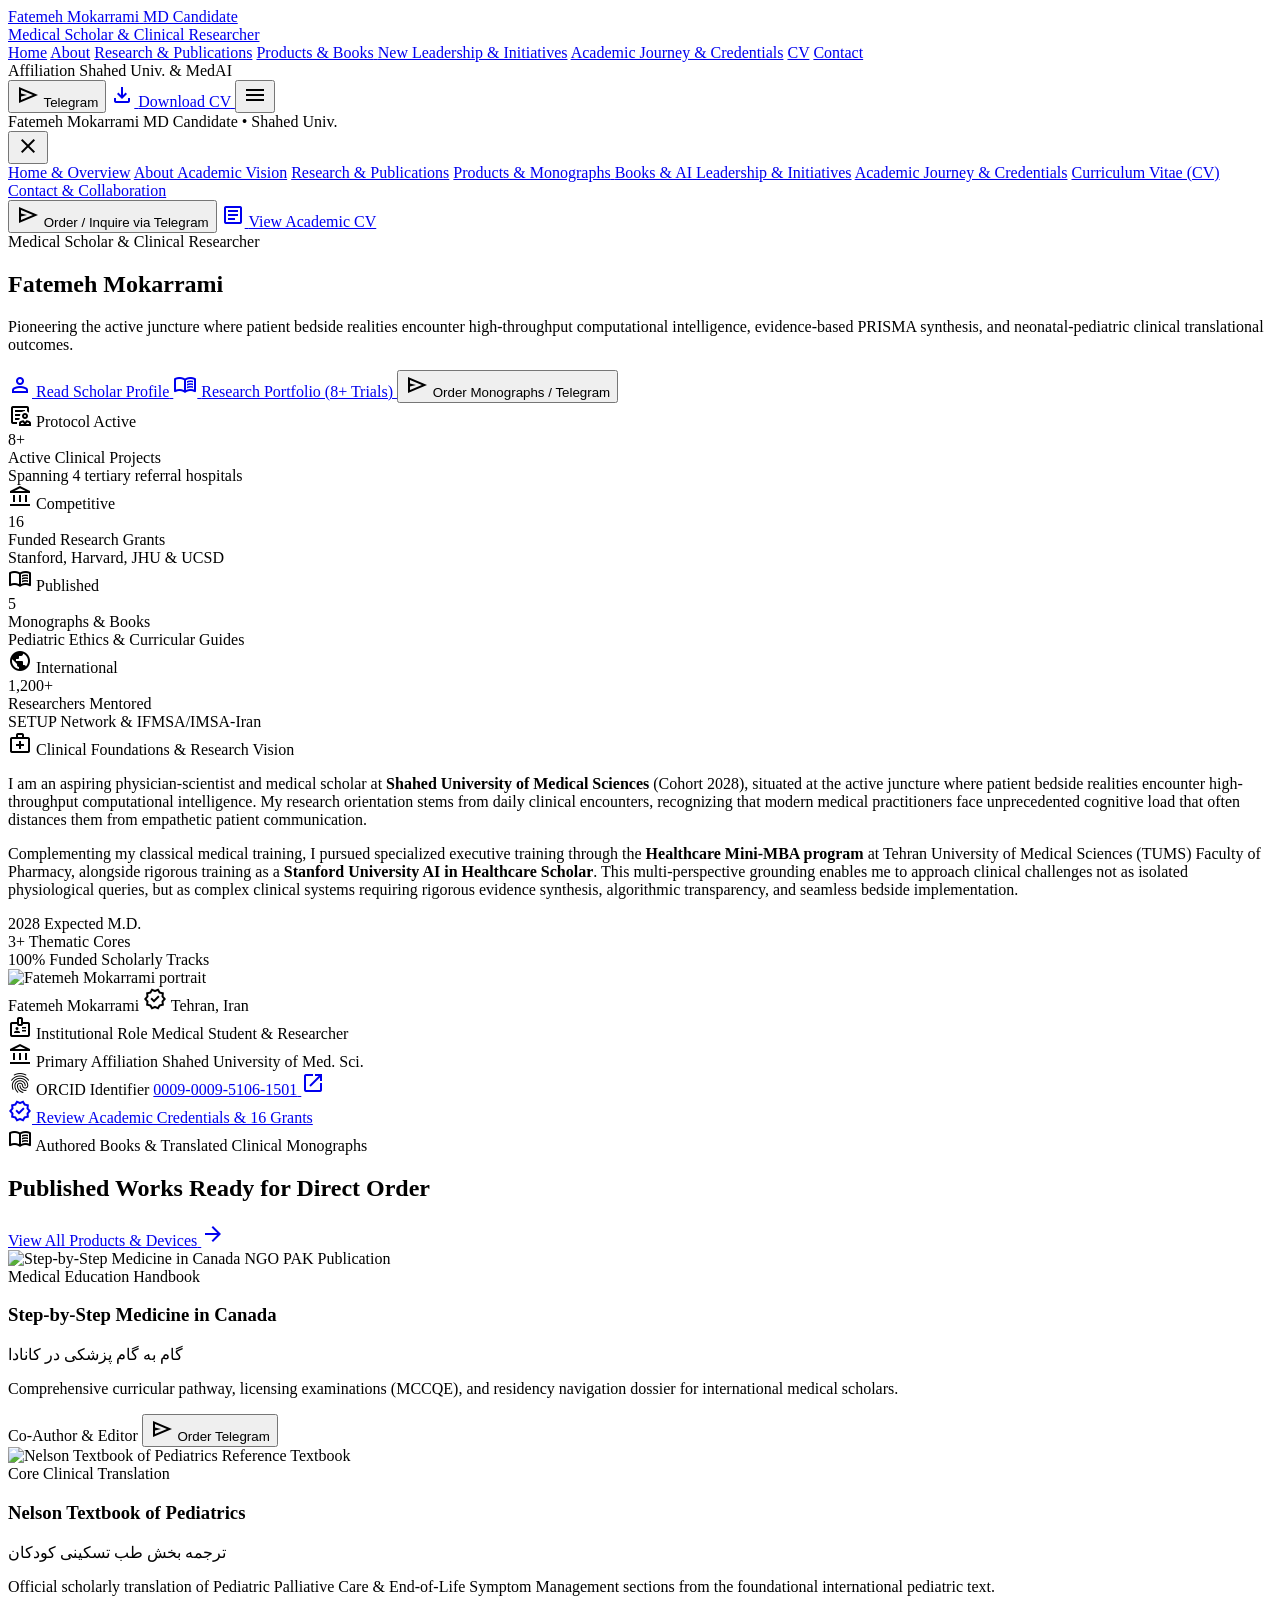
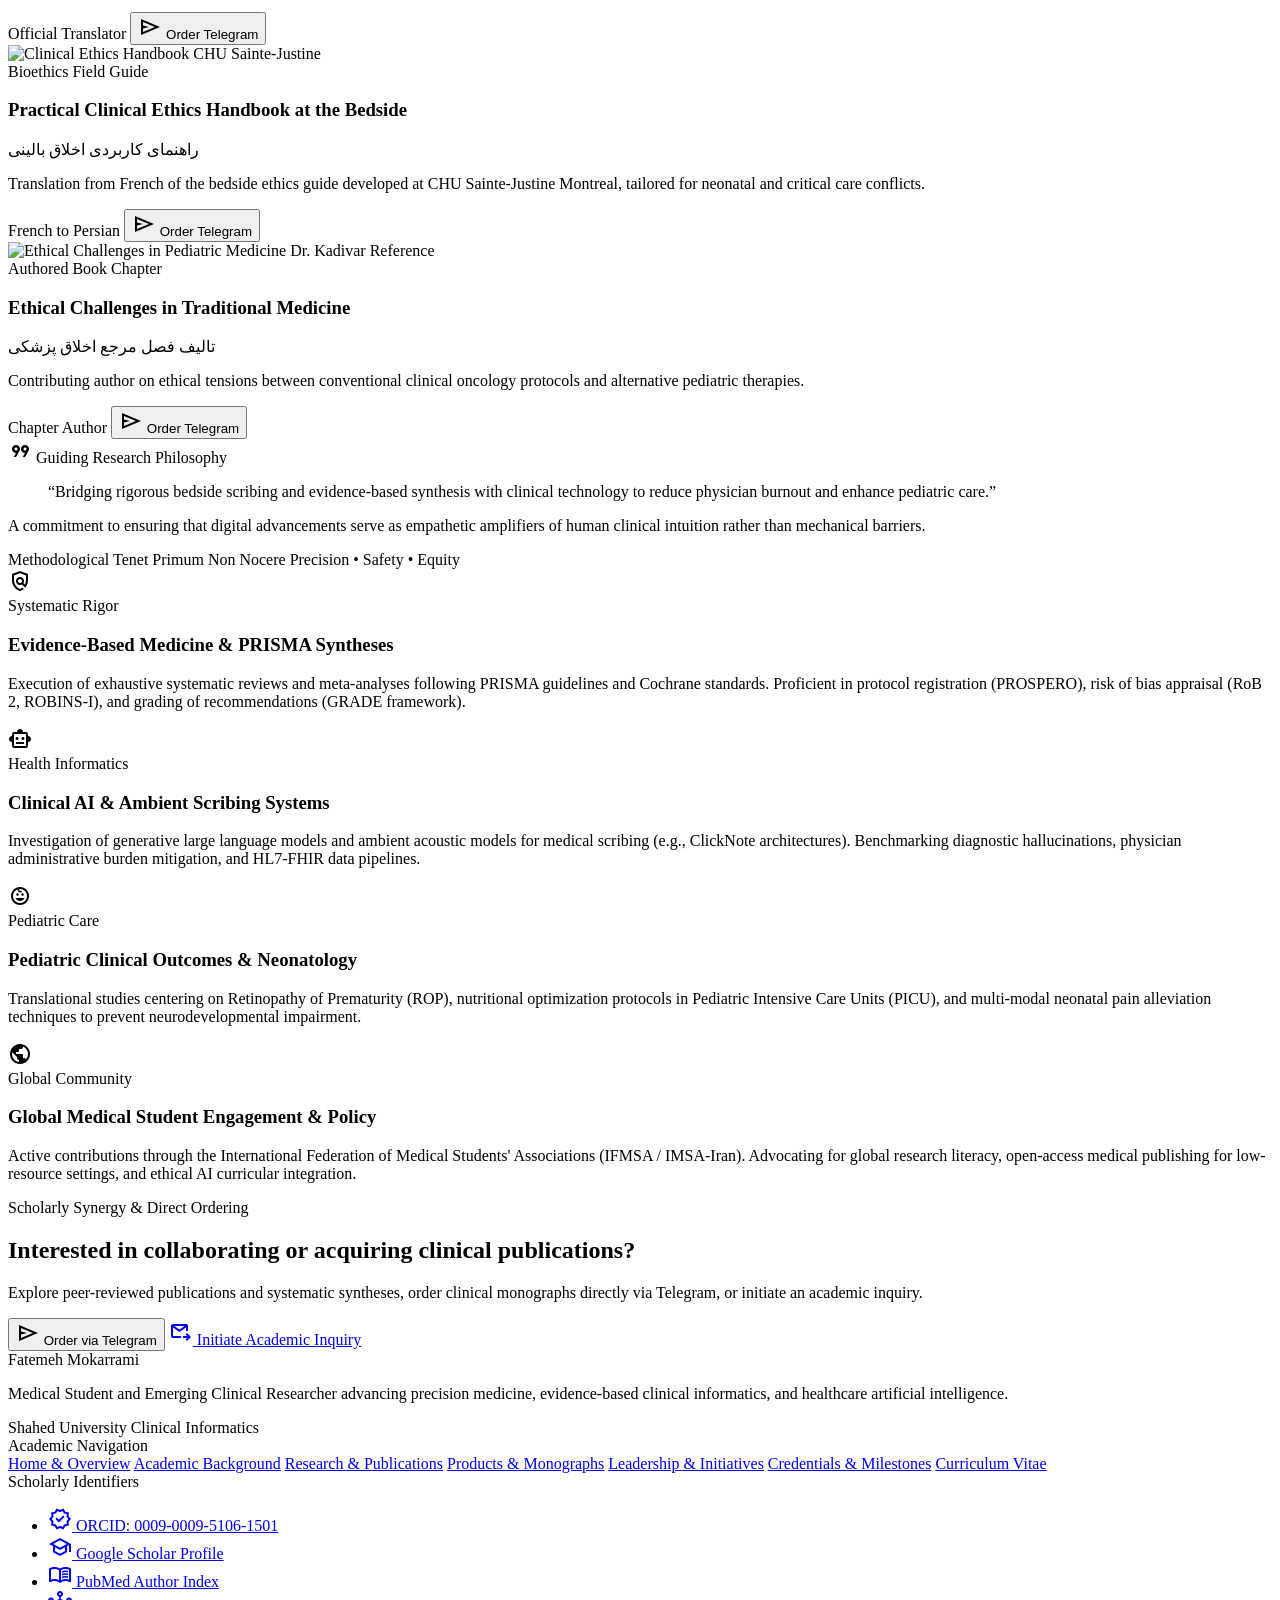
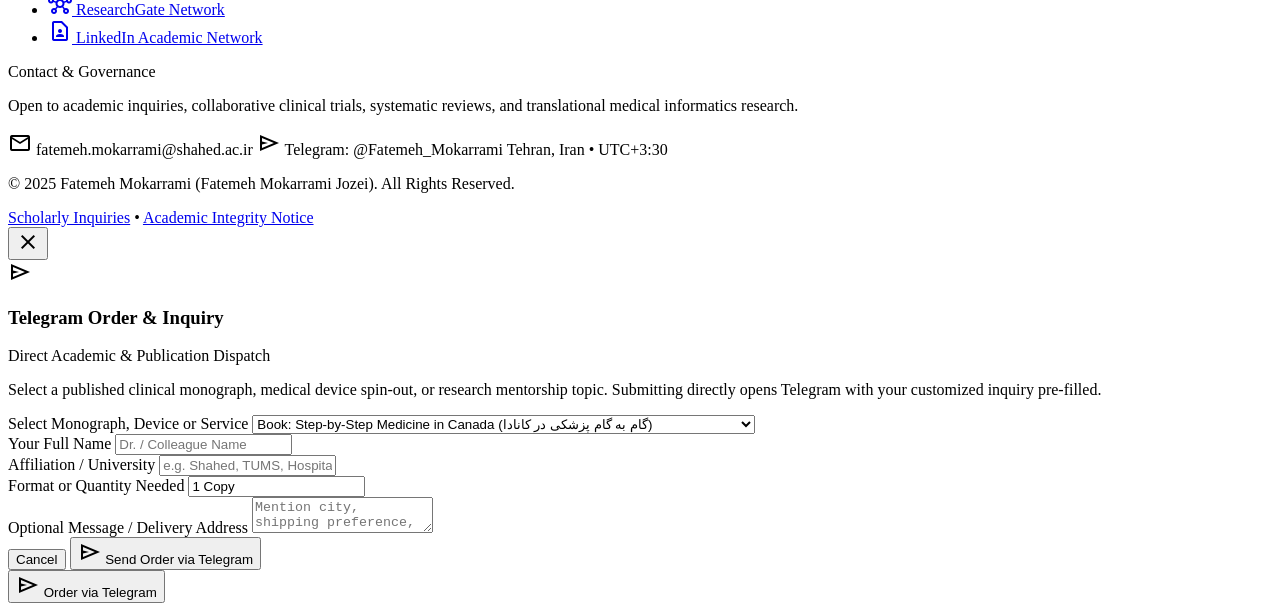
==== commit 3f94d446: "Update index.html" ====
--- a/index.html
+++ b/index.html
@@ -365,18 +365,8 @@
                   <a href="https://orcid.org/0009-0009-5106-1501" target="_blank" rel="noopener noreferrer" class="font-mono text-secondary hover:underline flex items-center gap-1 font-semibold">
                     <span>0009-0009-5106-1501</span>
                     <span class="material-symbols-outlined text-[14px]">open_in_new</span>
-                    <a href="https://www.linkedin.com/in/fatemeh-mokarrami/"
-   target="_blank"
-   rel="noopener noreferrer"
-   class="linkedin-link">
-    <svg xmlns="http://www.w3.org/2000/svg"
-         width="22" height="22"
-         viewBox="0 0 24 24"
-         fill="currentColor">
-        <path d="M20.447 20.452h-3.554v-5.569c0-1.328-.027-3.037-1.852-3.037-1.853 0-2.136 1.445-2.136 2.939v5.667H9.35V9h3.414v1.561h.049c.476-.9 1.637-1.85 3.37-1.85 3.601 0 4.267 2.37 4.267 5.455v6.286zM5.337 7.433a2.062 2.062 0 1 1 0-4.124 2.062 2.062 0 0 1 0 4.124zM7.119 20.452H3.555V9h3.564v11.452zM22.225 0H1.771C.792 0 0 .774 0 1.729v20.542C0 23.227.792 24 1.771 24h20.451C23.2 24 24 23.227 24 22.271V1.729C24 .774 23.2 0 22.222 0h.003z"/>
-    </svg>
-    <span>LinkedIn</span>
-</a>
+                   
+
                   </a>
                 </div>
               </div>
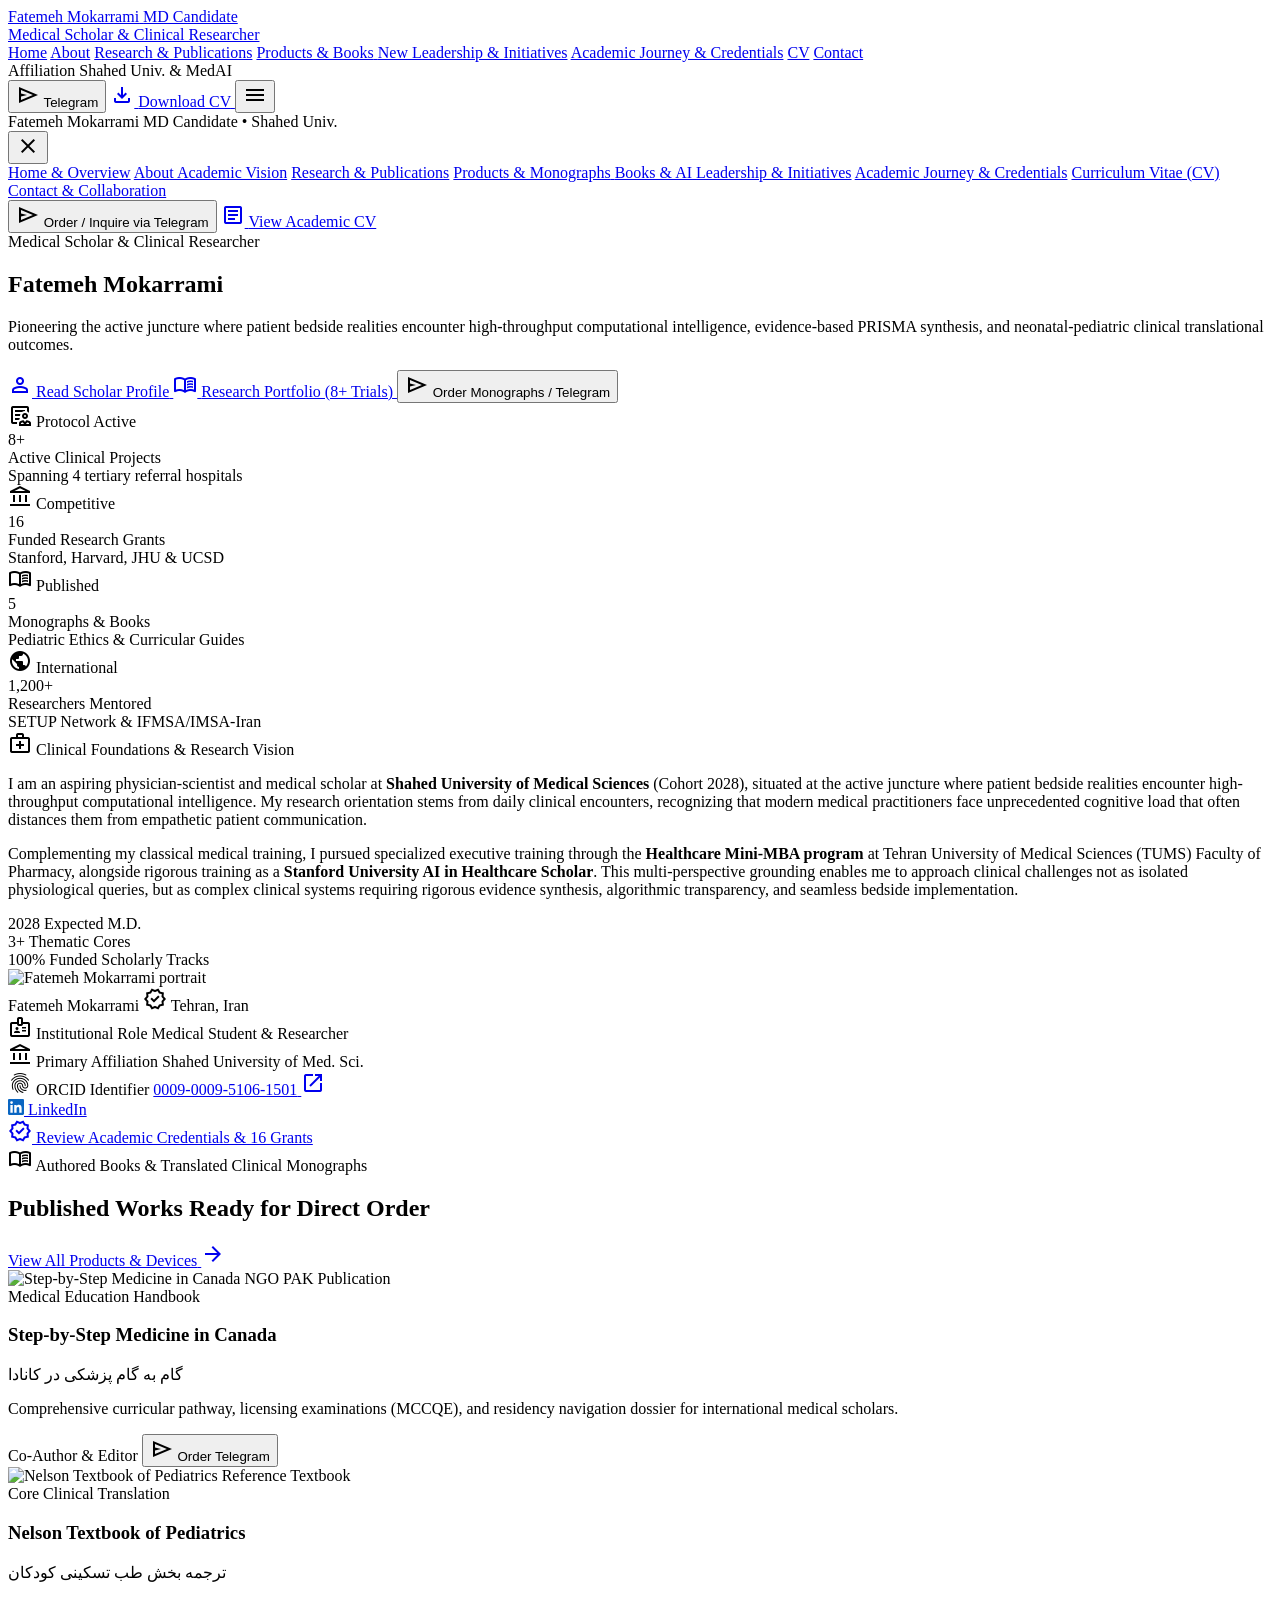
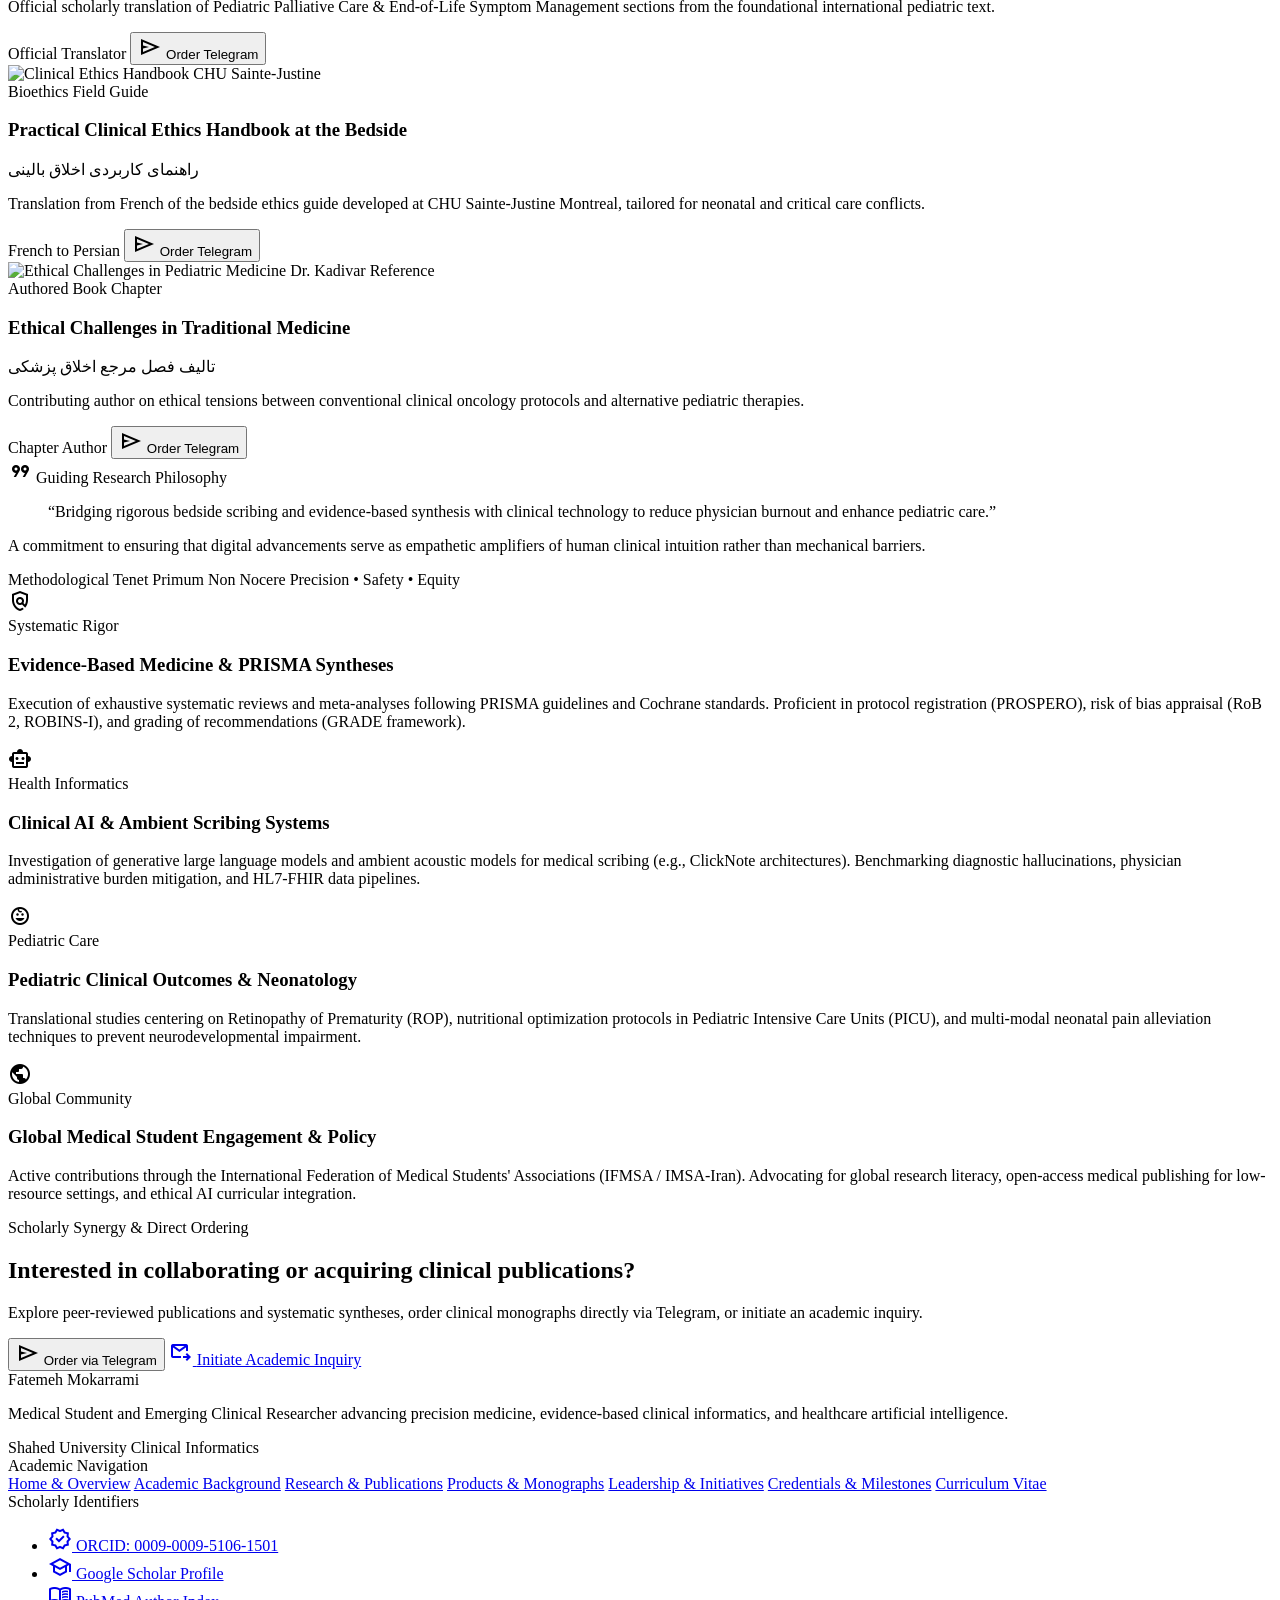
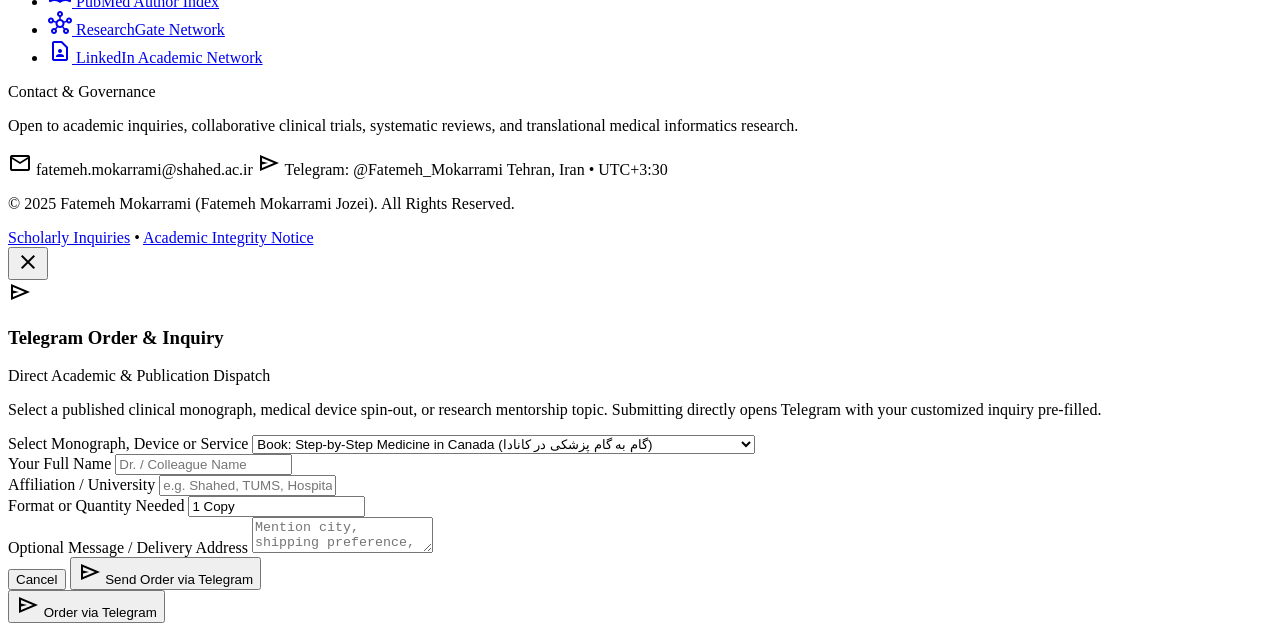
==== commit af21faf4: "LinkedIn- ۲- Update index.html" ====
--- a/index.html
+++ b/index.html
@@ -369,6 +369,28 @@
 
                   </a>
                 </div>
+                
+                <!-- LinkedIn Profile -->
+                <a href="https://www.linkedin.com/in/fatemeh-mokarrami/"
+                   target="_blank"
+                   rel="noopener noreferrer"
+                   aria-label="Visit Fatemeh Mokarrami's LinkedIn profile"
+                   class="flex items-center gap-2 p-2 rounded-lg bg-surface-container-low text-on-surface-variant hover:text-[#0A66C2] transition-colors group">
+
+                  <svg xmlns="http://www.w3.org/2000/svg"
+                       width="16"
+                       height="16"
+                       viewBox="0 0 24 24"
+                       fill="#0A66C2"
+                       class="shrink-0"
+                       aria-hidden="true">
+                    <path d="M20.447 20.452h-3.554v-5.569c0-1.328-.027-3.037-1.852-3.037-1.853 0-2.136 1.445-2.136 2.939v5.667H9.35V9h3.414v1.561h.049c.476-.9 1.637-1.85 3.37-1.85 3.601 0 4.267 2.37 4.267 5.455v6.286zM5.337 7.433a2.062 2.062 0 1 1 0-4.124 2.062 2.062 0 0 1 0 4.124zM7.119 20.452H3.555V9h3.564v11.452zM22.225 0H1.771C.792 0 0 .774 0 1.729v20.542C0 23.227.792 24 1.771 24h20.451C23.2 24 24 23.227 24 22.271V1.729C24 .774 23.2 0 22.222 0h.003z"/>
+                  </svg>
+
+                  <span class="text-xs font-medium">LinkedIn</span>
+                </a>
+
+                
               </div>
 
               <a href="credentials.html" class="w-full inline-flex items-center justify-center gap-2 py-2.5 px-4 rounded-lg bg-secondary text-white hover:bg-secondary/90 transition-colors font-label-md text-xs font-semibold shadow-xs">
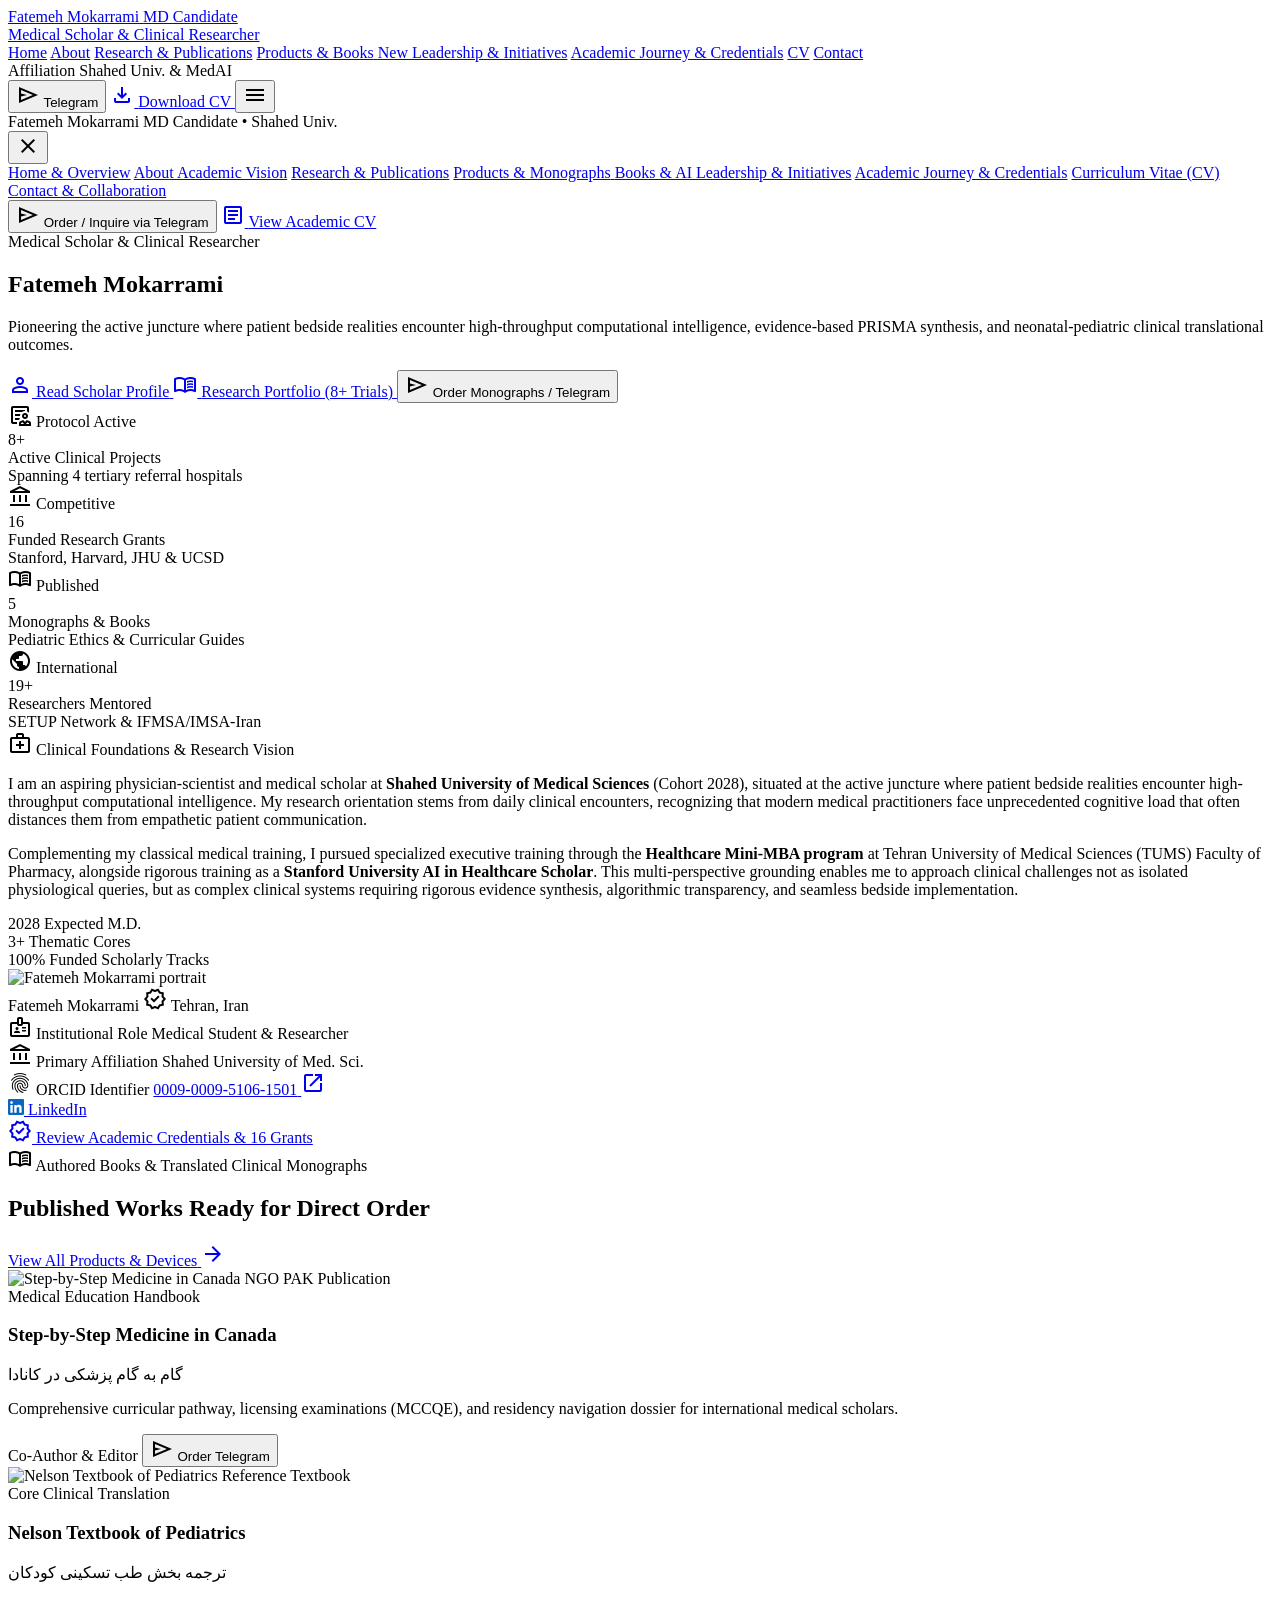
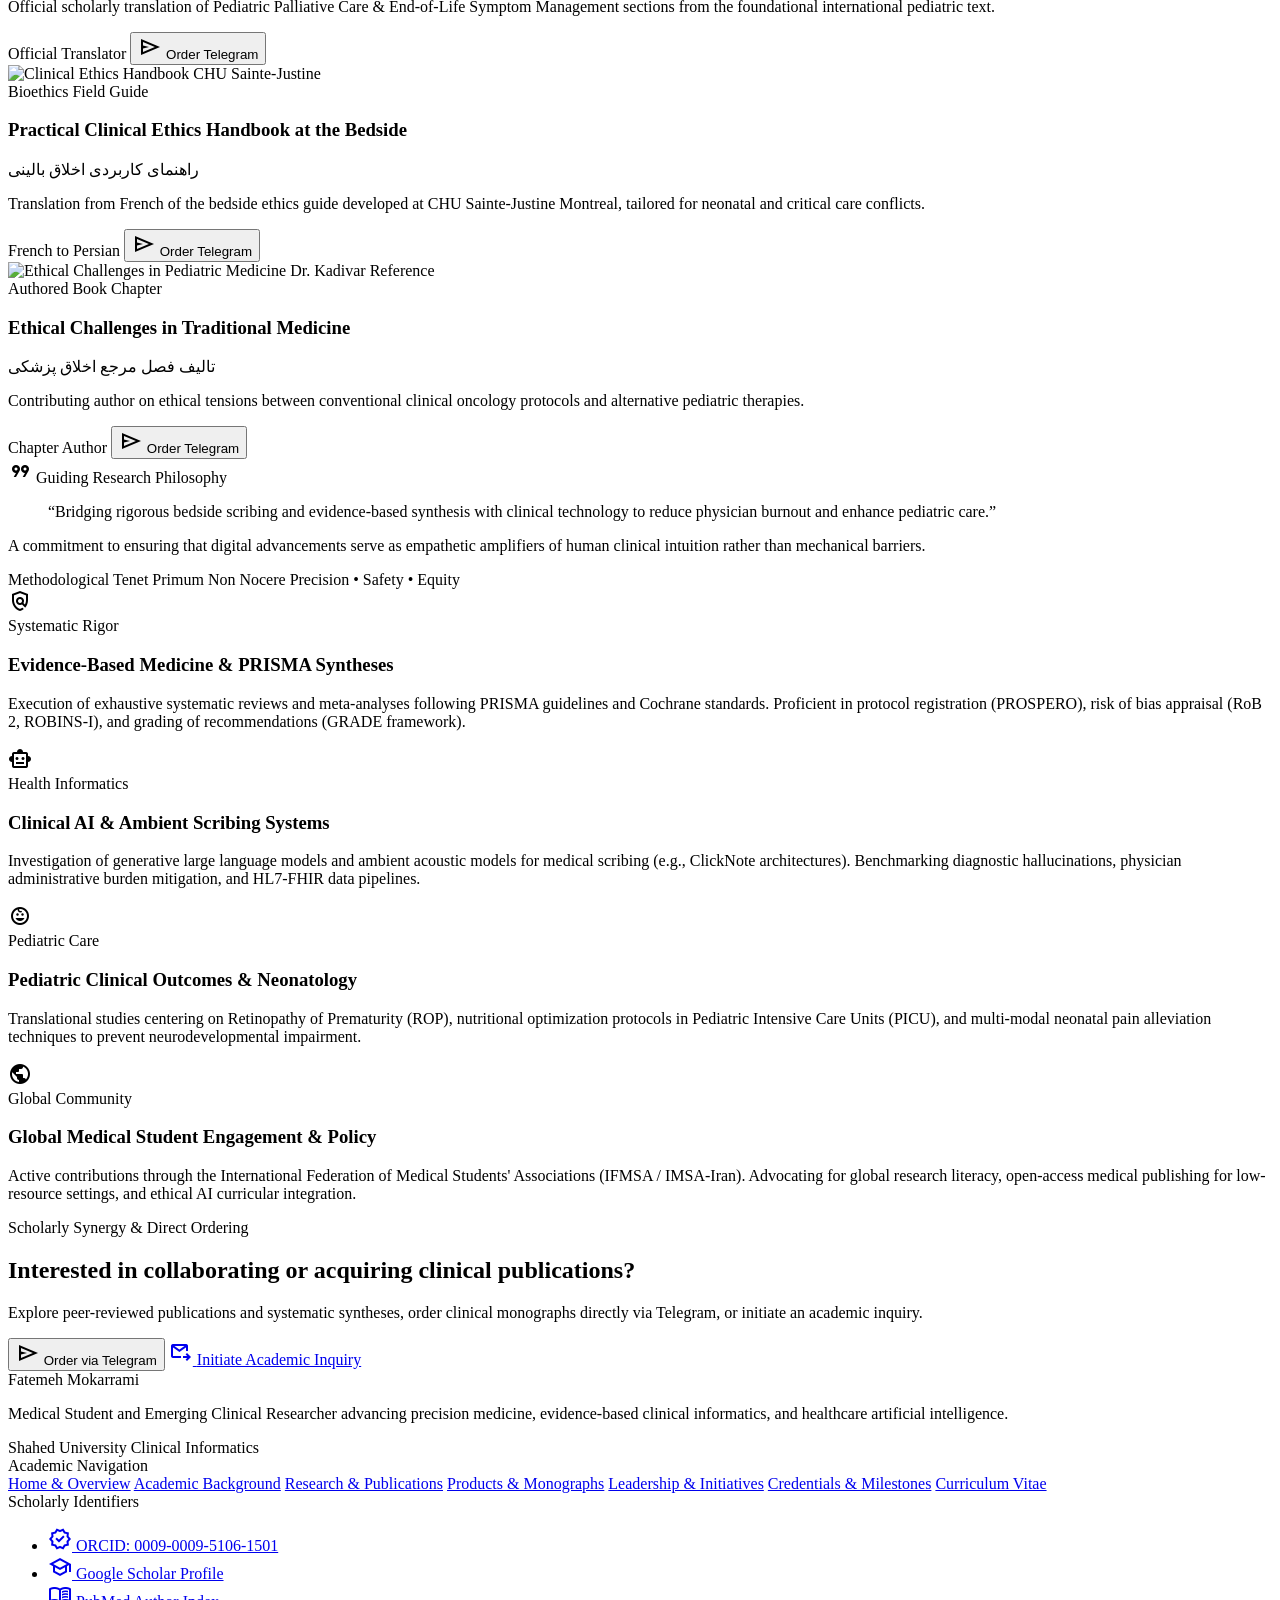
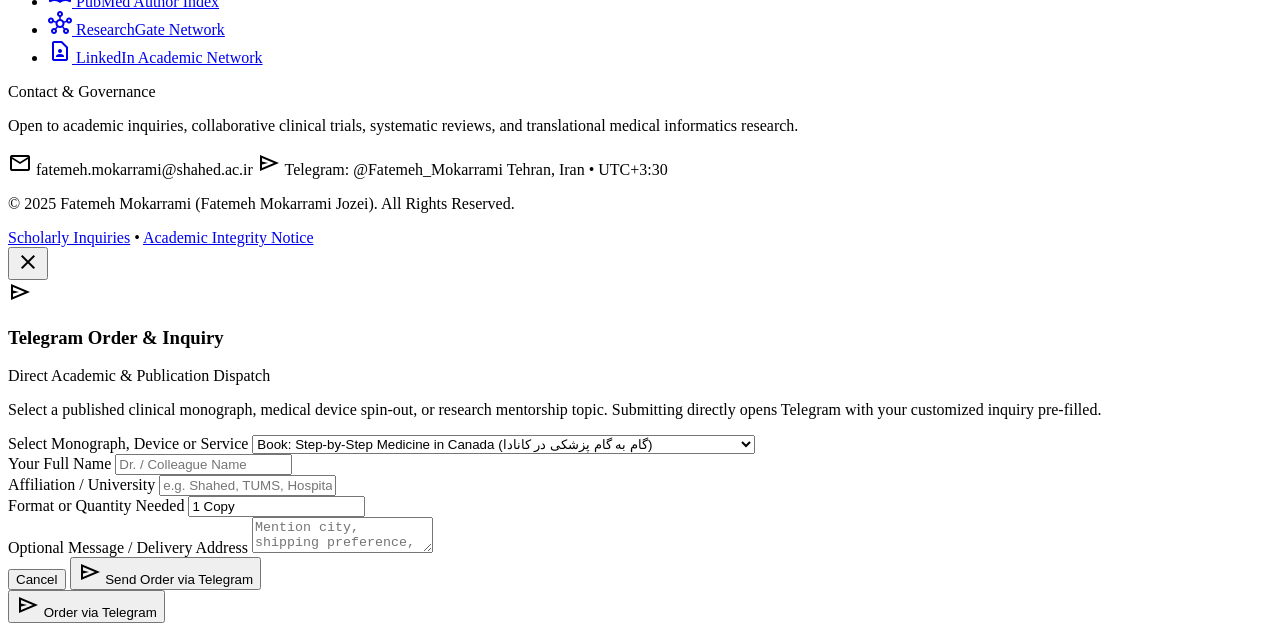
==== commit 749114dd: "Update index.html" ====
--- a/index.html
+++ b/index.html
@@ -289,7 +289,7 @@
               <span class="material-symbols-outlined text-secondary text-[28px] group-hover:scale-110 transition-transform">public</span>
               <span class="text-xs text-secondary font-bold bg-secondary-fixed/50 px-2 py-0.5 rounded-full">International</span>
             </div>
-            <div class="font-headline-lg text-3xl font-bold text-secondary font-newsreader">1,200+</div>
+            <div class="font-headline-lg text-3xl font-bold text-secondary font-newsreader">19+</div>
             <div class="font-label-md text-xs text-on-surface-variant font-semibold mt-0.5">Researchers Mentored</div>
             <div class="text-[11px] text-on-surface-variant/80 mt-1">SETUP Network &amp; IFMSA/IMSA-Iran</div>
           </div>
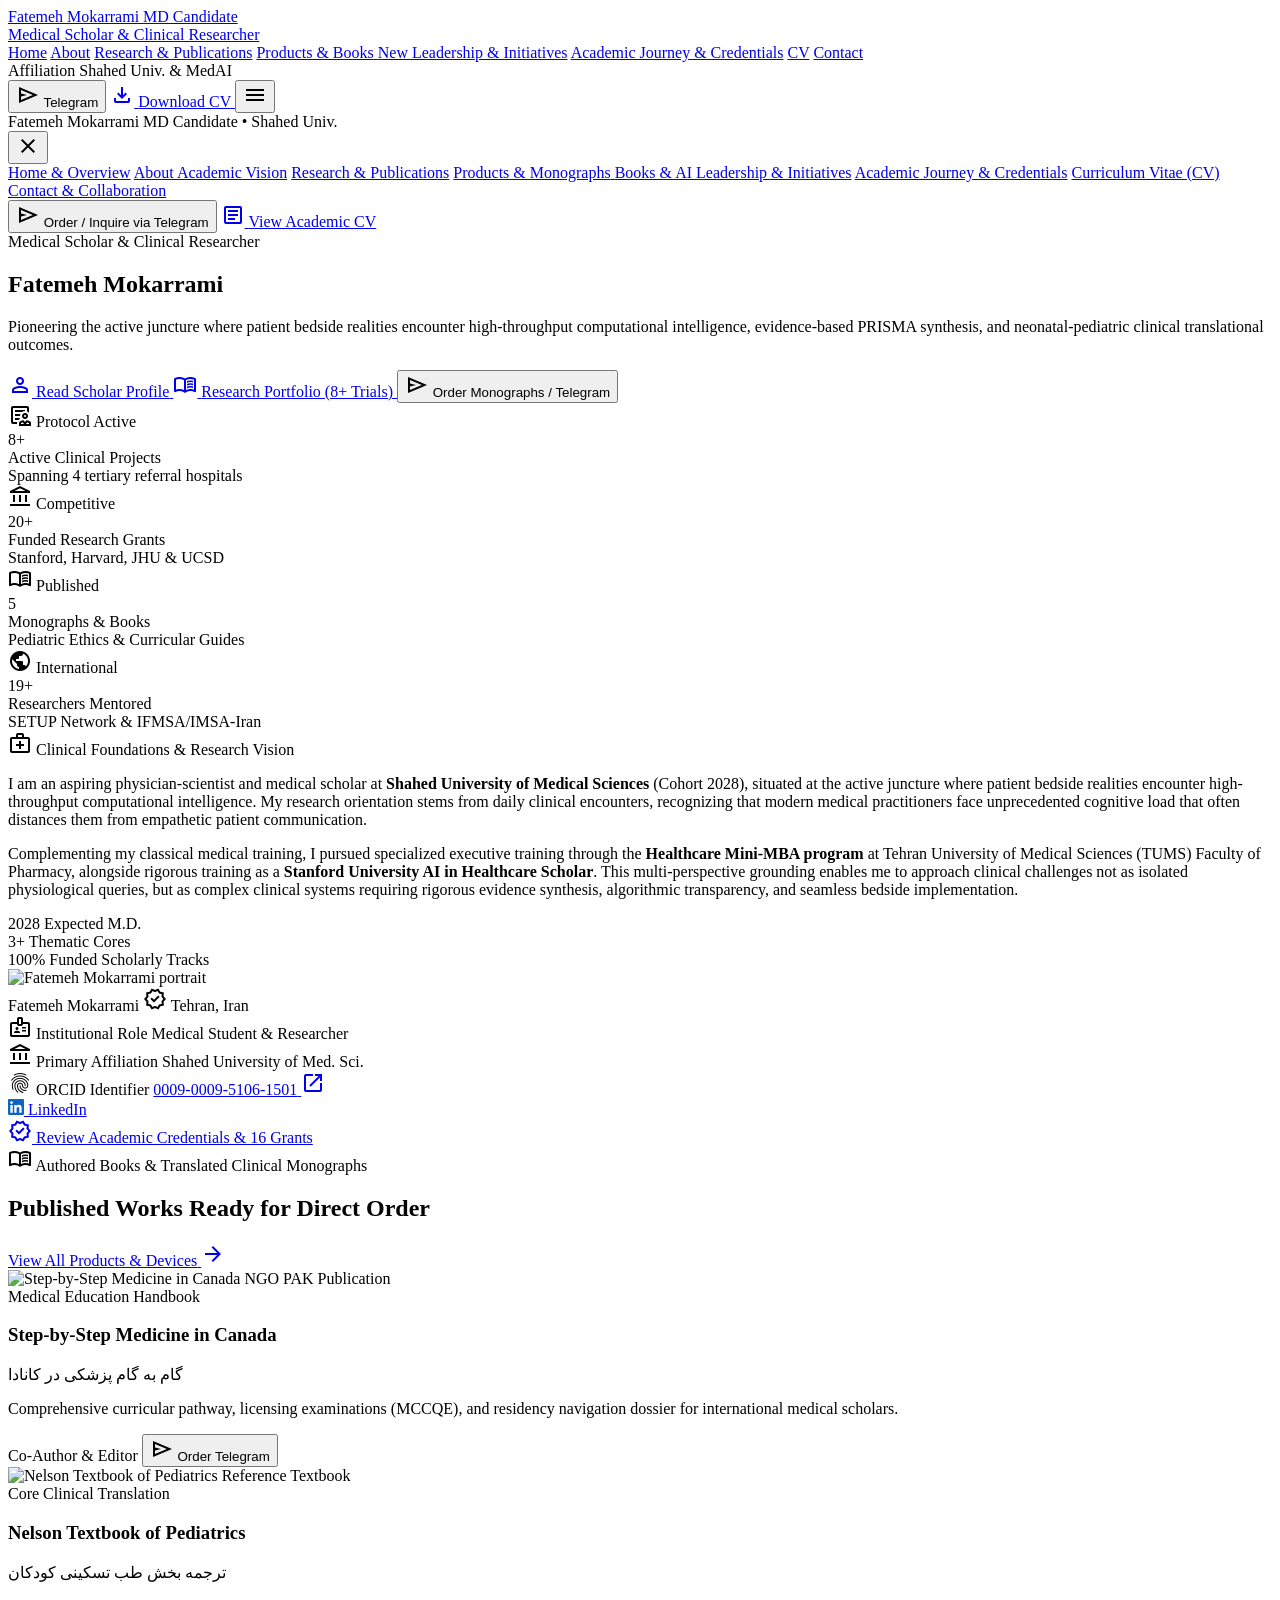
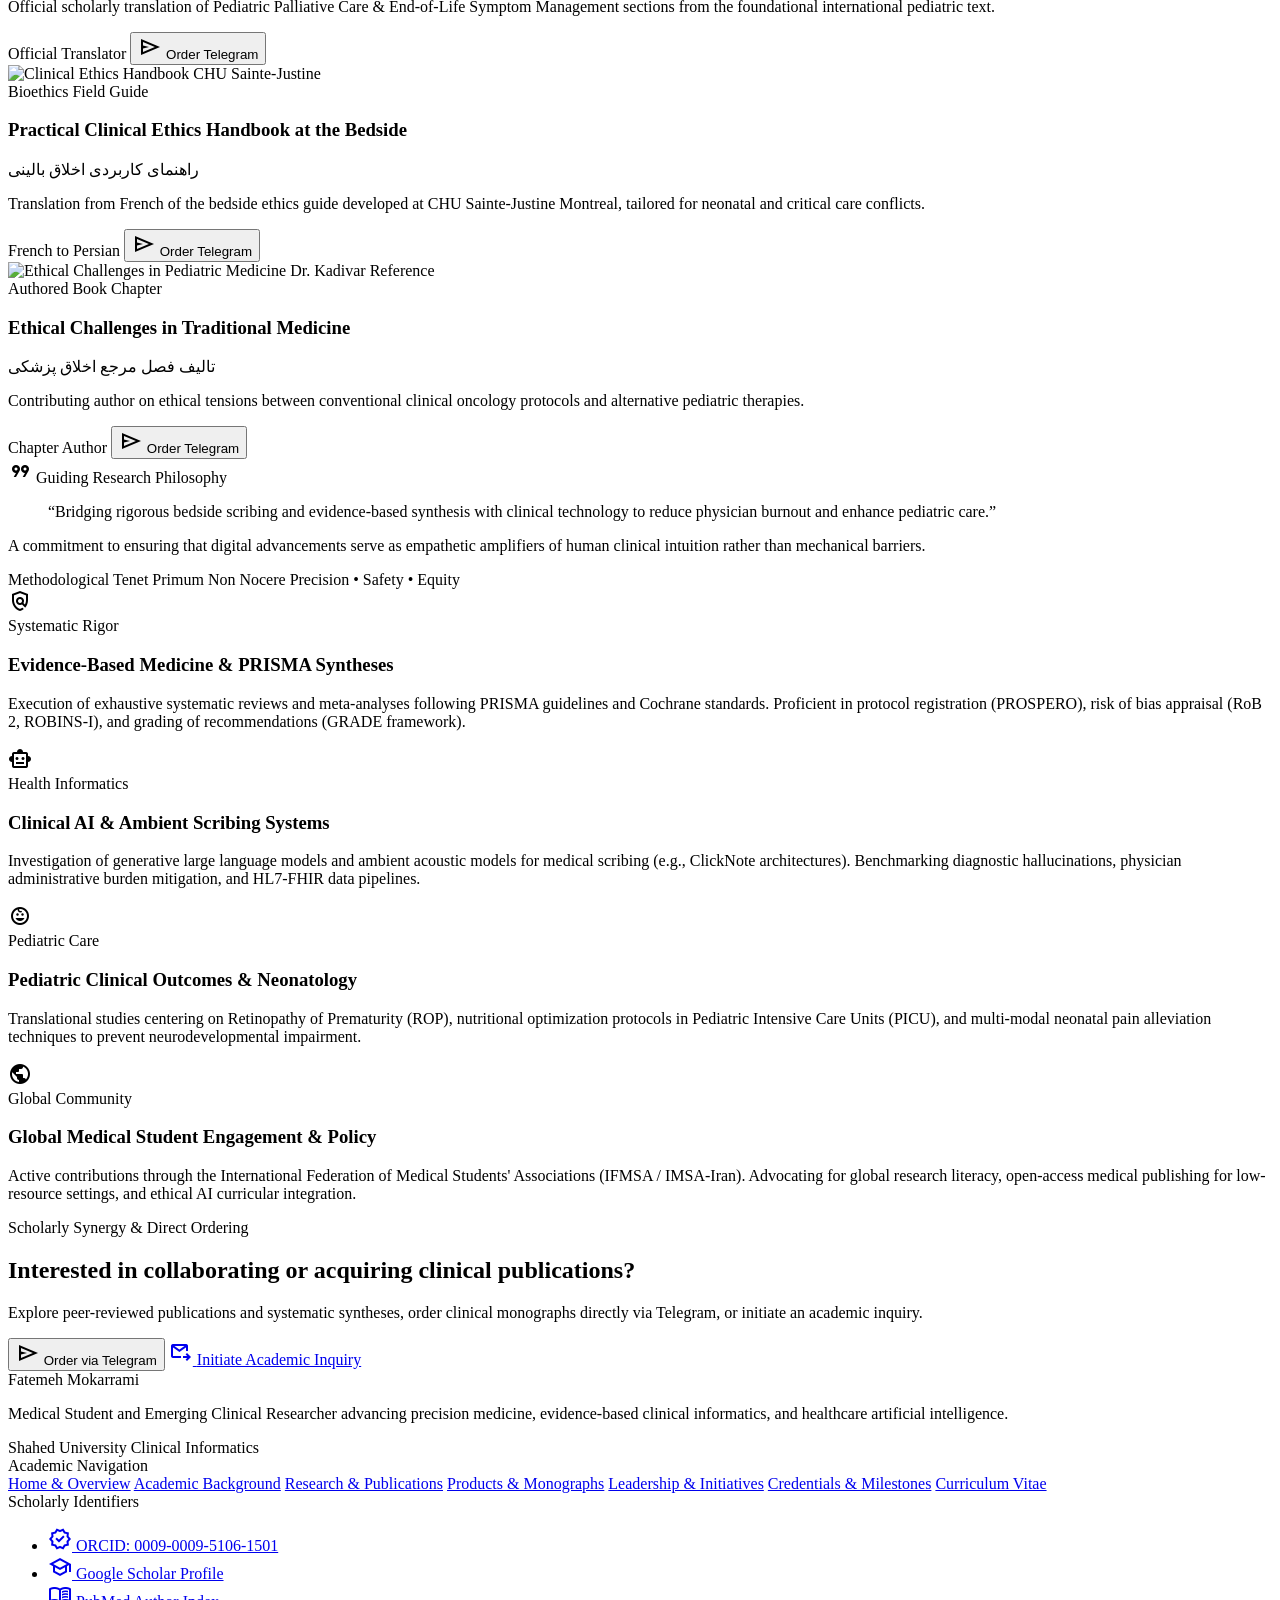
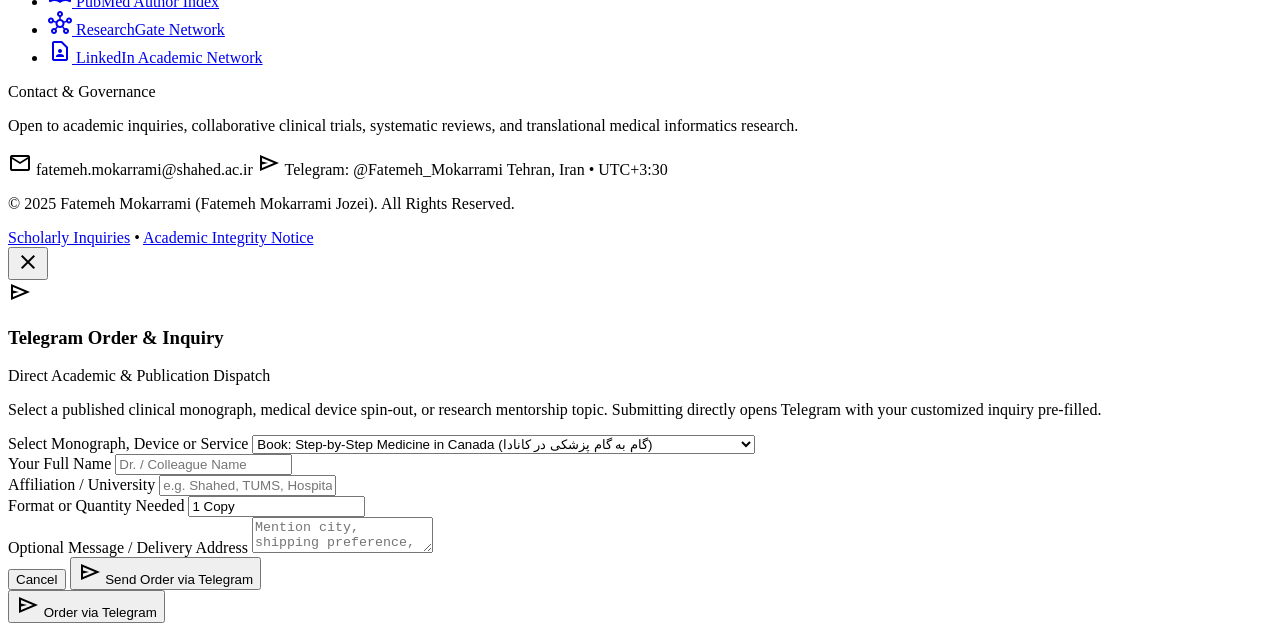
==== commit 1f316a64: "Update funded research grants count from 16 to 20" ====
--- a/index.html
+++ b/index.html
@@ -271,7 +271,7 @@
               <span class="material-symbols-outlined text-secondary text-[28px] group-hover:scale-110 transition-transform">account_balance</span>
               <span class="text-xs text-secondary font-bold bg-secondary-fixed/50 px-2 py-0.5 rounded-full">Competitive</span>
             </div>
-            <div class="font-headline-lg text-3xl font-bold text-secondary font-newsreader">16</div>
+            <div class="font-headline-lg text-3xl font-bold text-secondary font-newsreader">20+</div>
             <div class="font-label-md text-xs text-on-surface-variant font-semibold mt-0.5">Funded Research Grants</div>
             <div class="text-[11px] text-on-surface-variant/80 mt-1">Stanford, Harvard, JHU &amp; UCSD</div>
           </div>
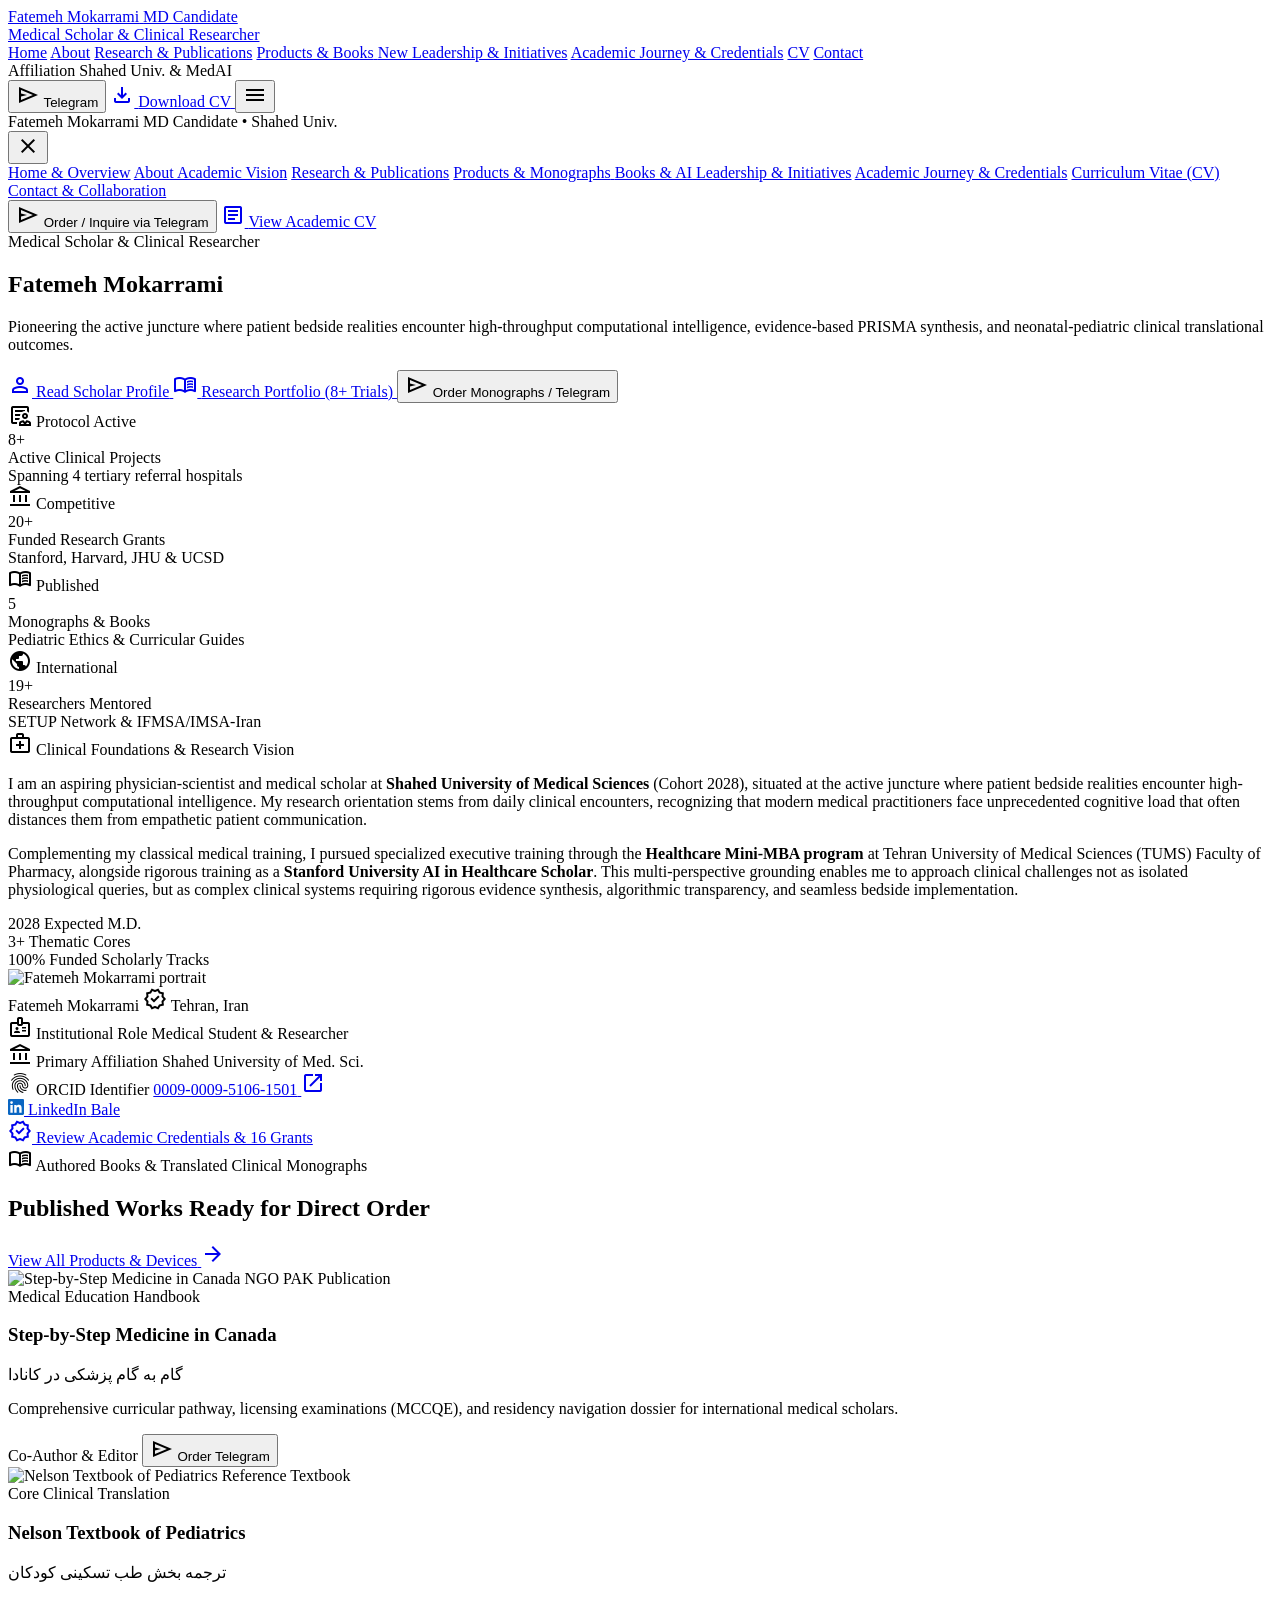
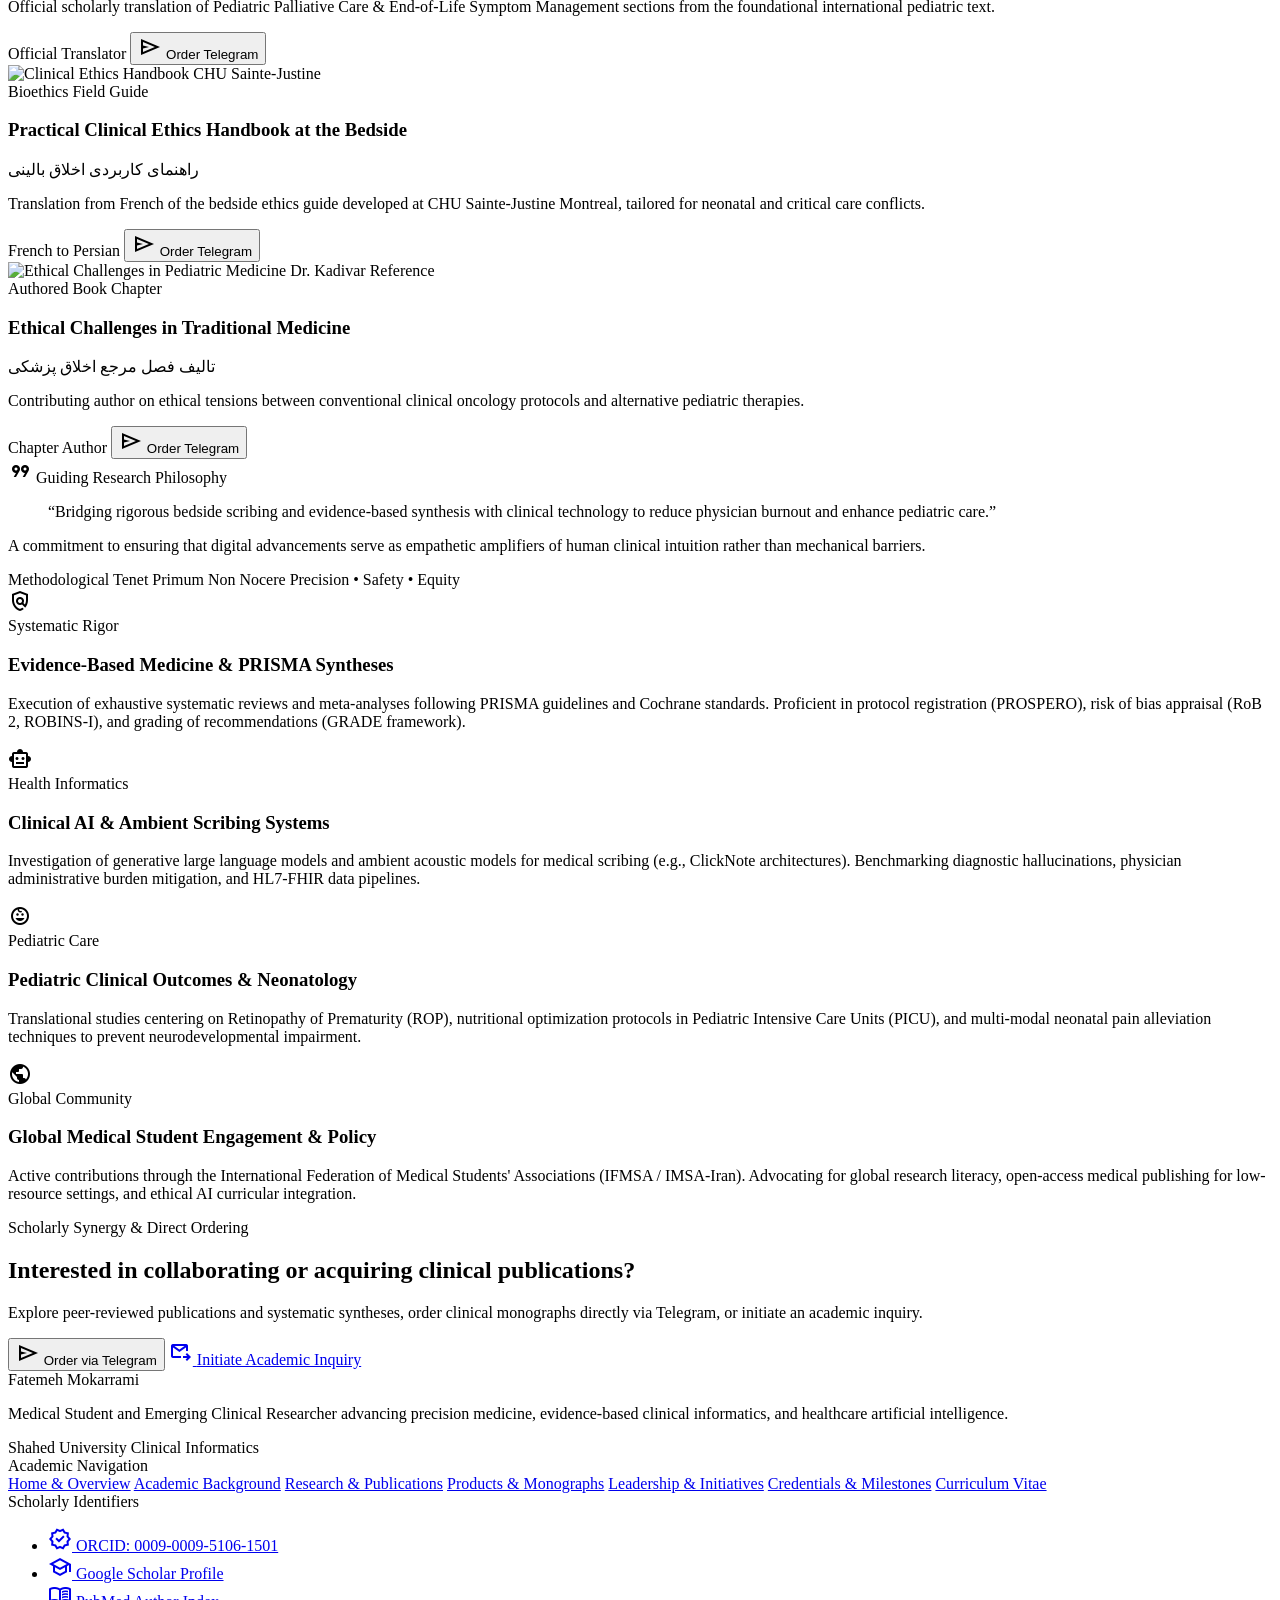
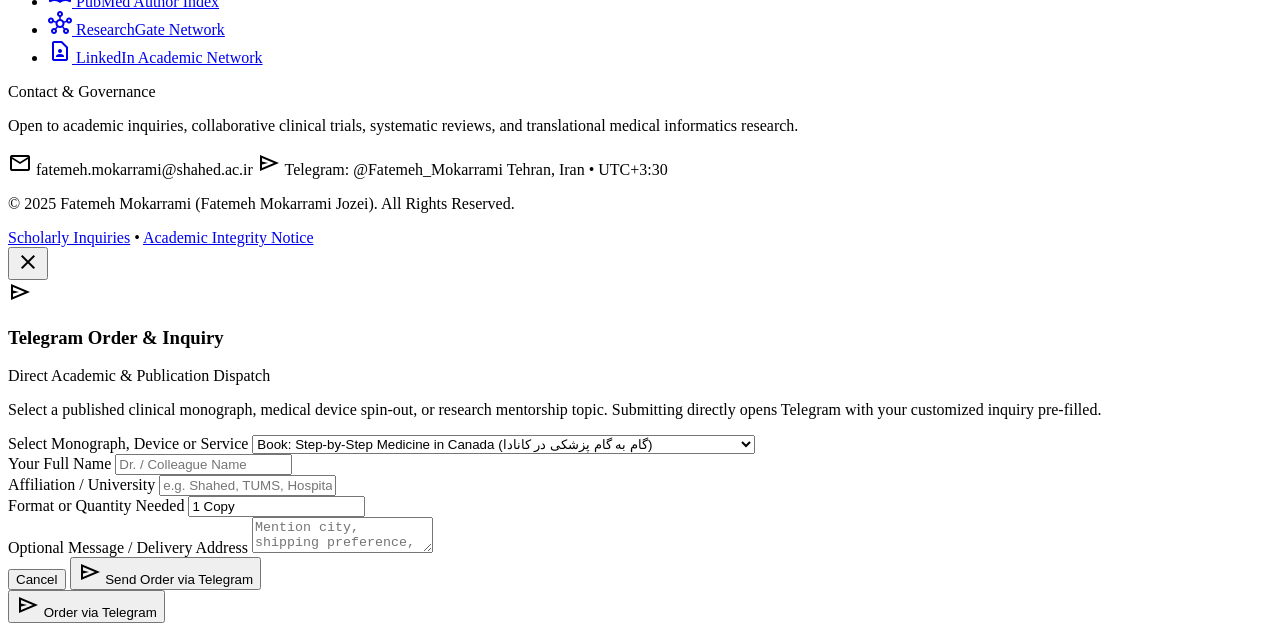
==== commit 91e5b0dc: "Update index- بله من.html" ====
--- a/index.html
+++ b/index.html
@@ -389,7 +389,14 @@
 
                   <span class="text-xs font-medium">LinkedIn</span>
                 </a>
-
+<a href="https://ble.ir/fatemeh_mokarrami"
+   target="_blank"
+   rel="noopener noreferrer"
+   aria-label="Bale"
+   class="social-link">
+    <i class="fa-solid fa-comment-dots"></i>
+    <span>Bale</span>
+</a>
                 
               </div>
 
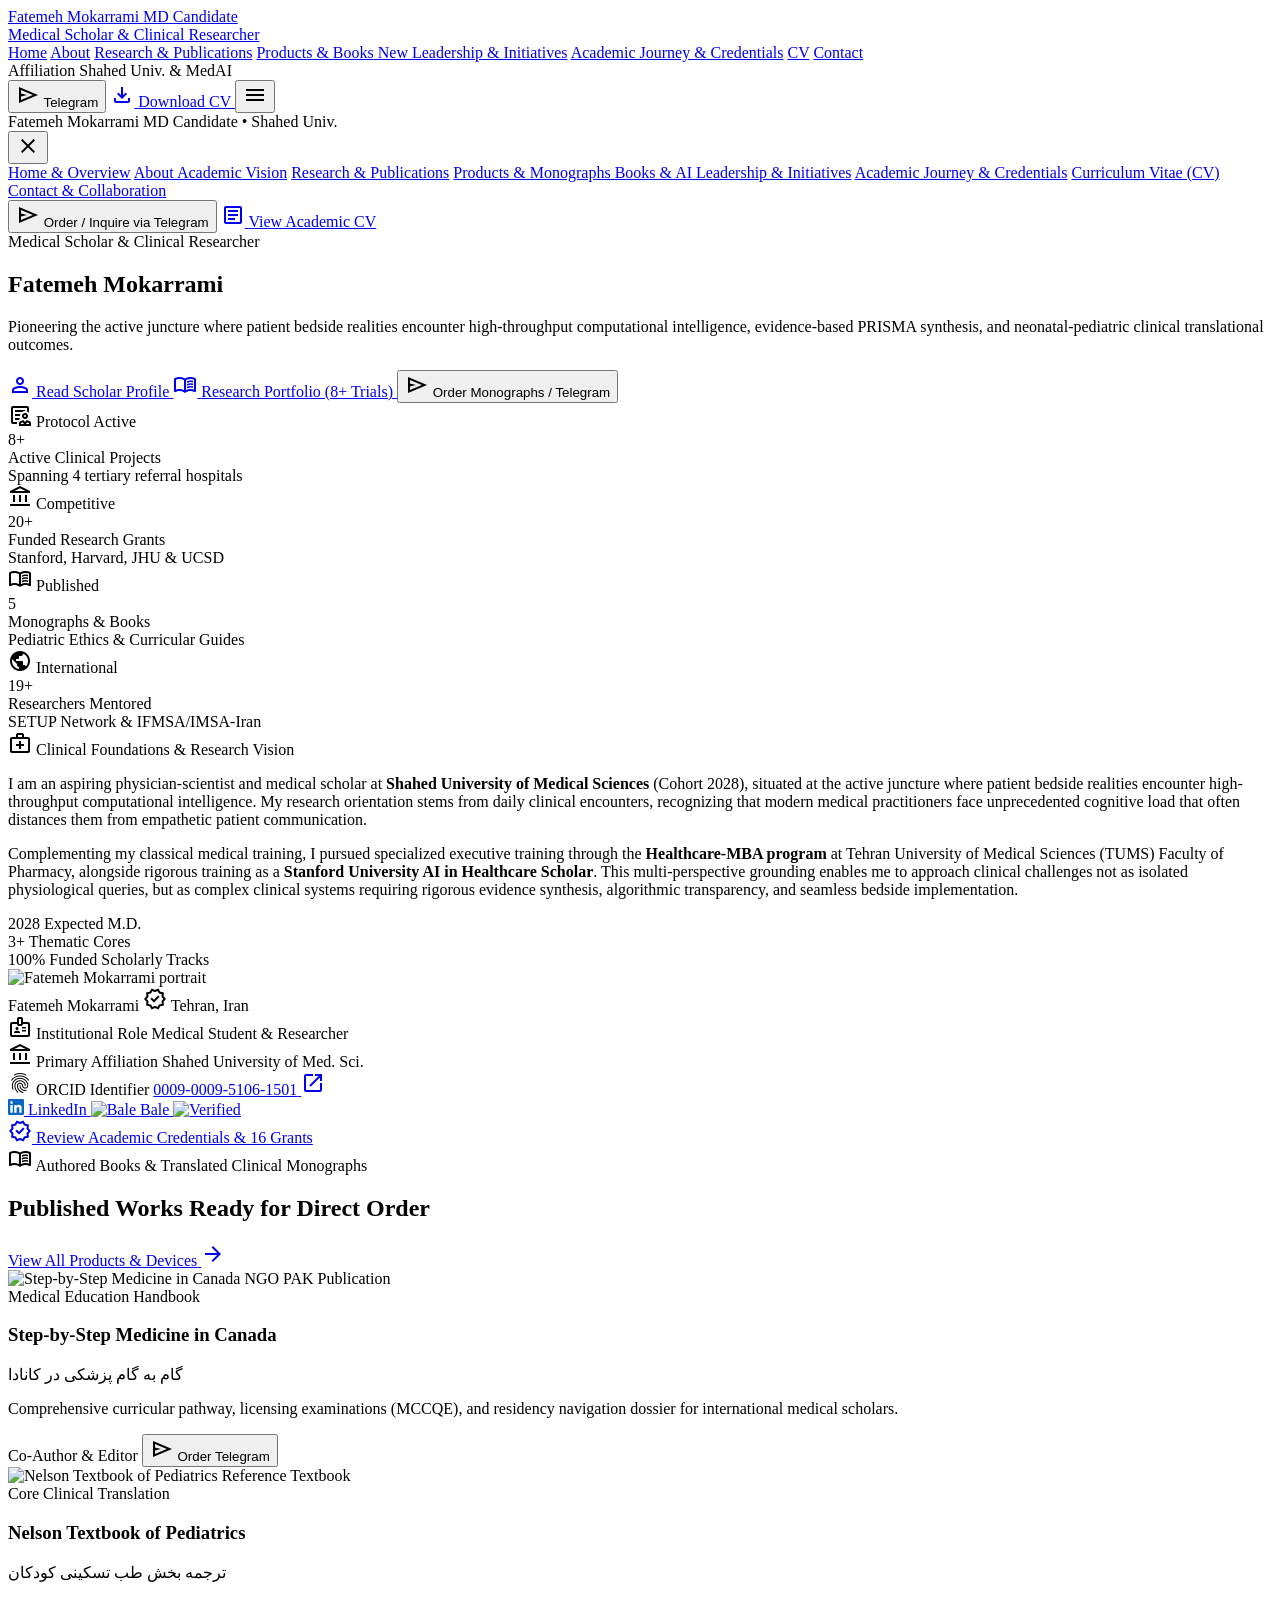
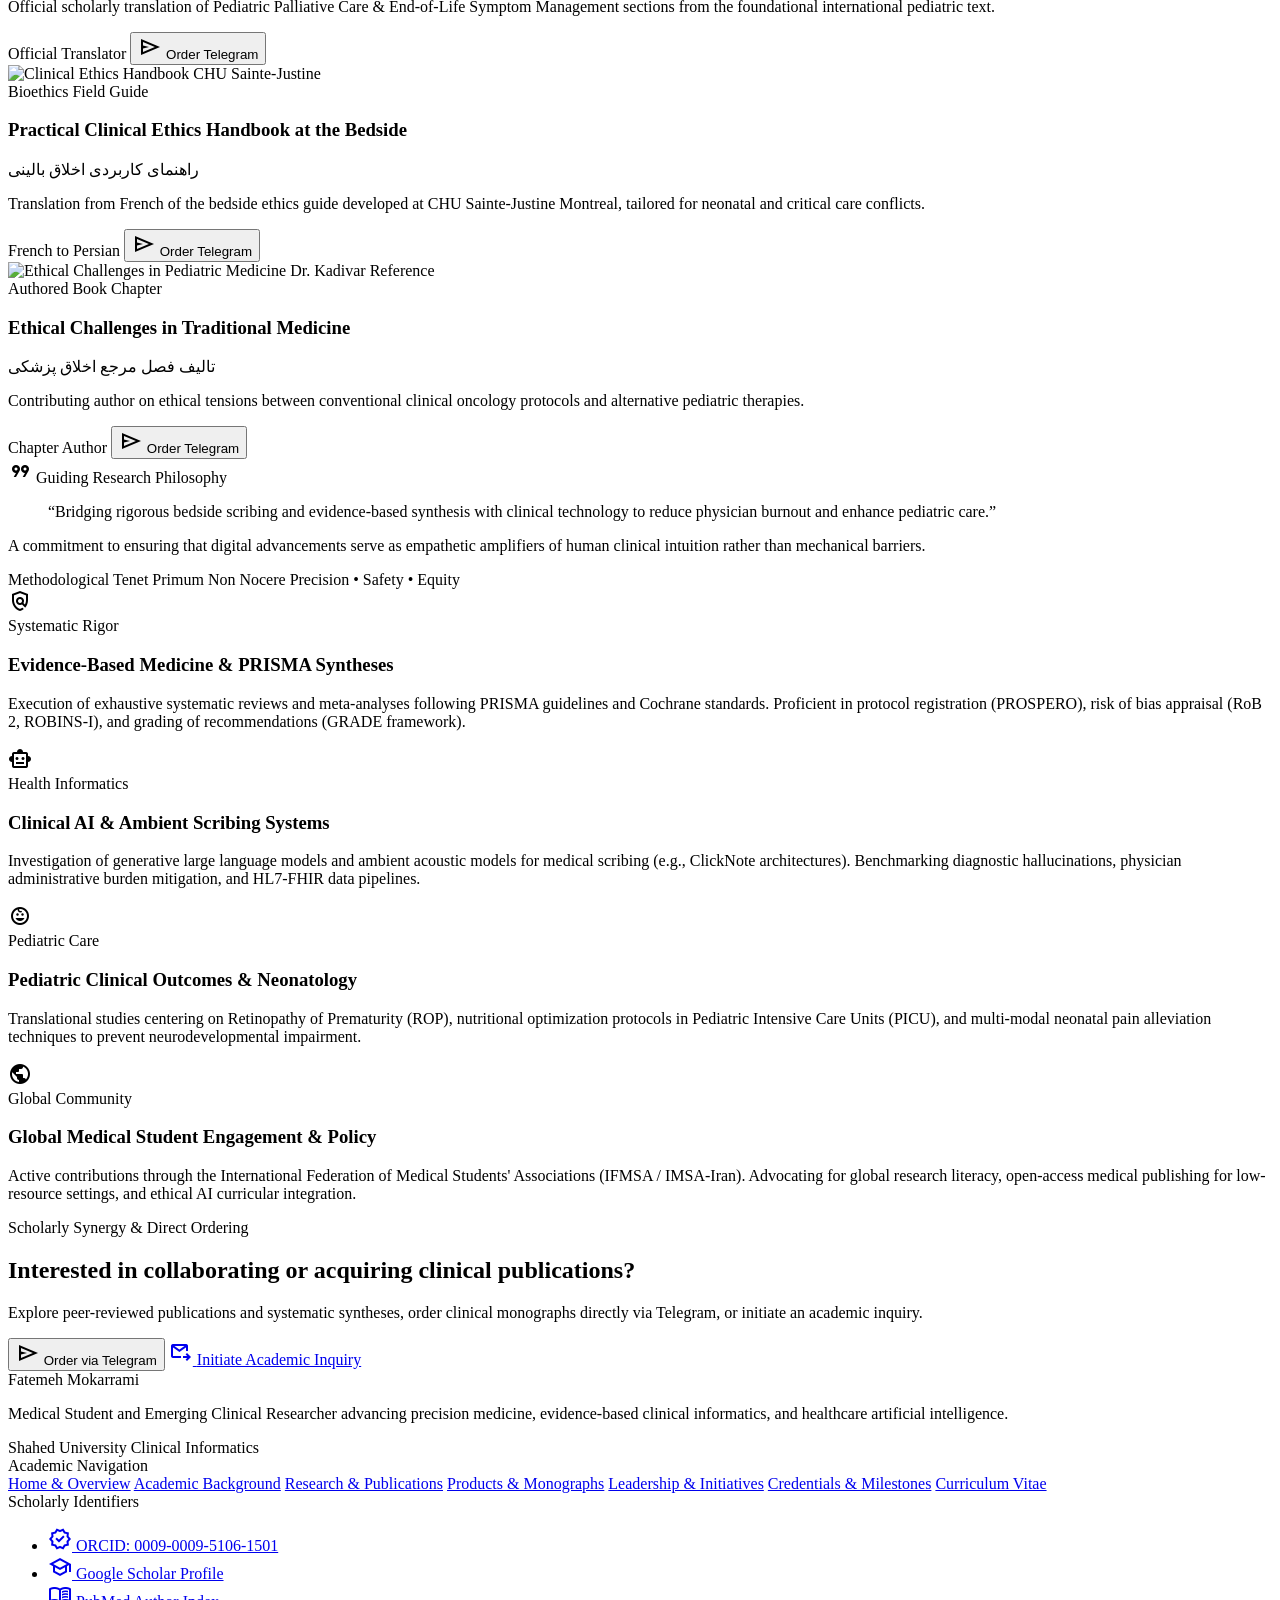
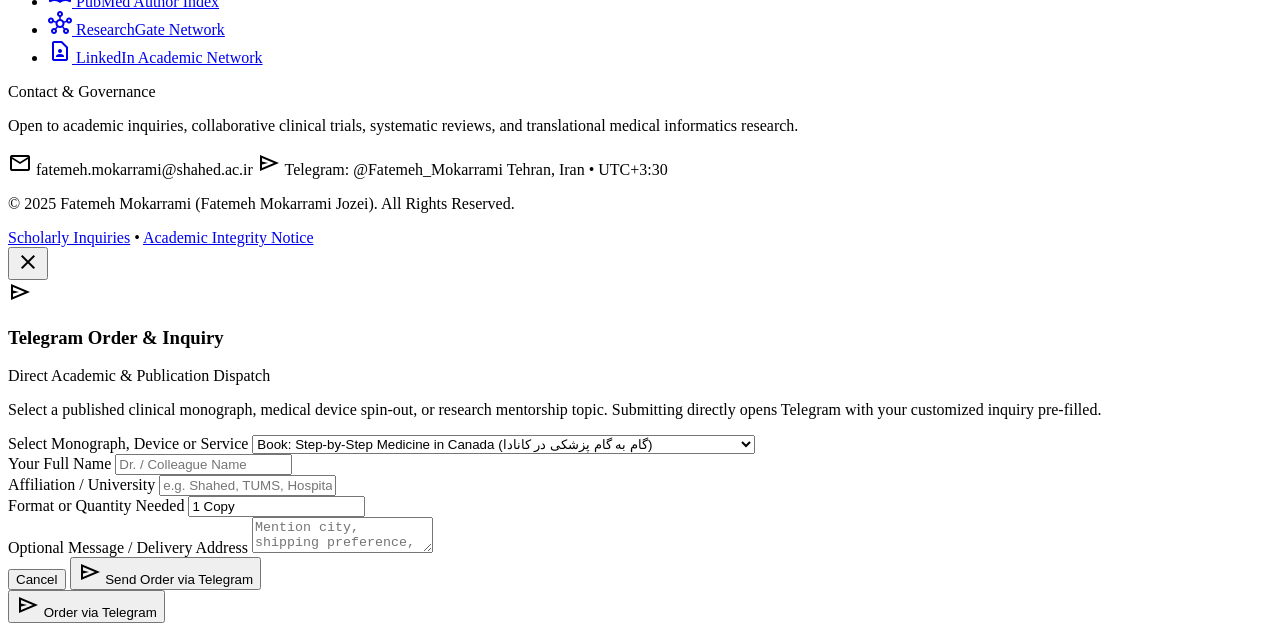
==== commit e3064063: "Update index.html" ====
--- a/index.html
+++ b/index.html
@@ -308,7 +308,7 @@
                 I am an aspiring physician-scientist and medical scholar at <strong class="font-semibold text-secondary">Shahed University of Medical Sciences</strong> (Cohort 2028), situated at the active juncture where patient bedside realities encounter high-throughput computational intelligence. My research orientation stems from daily clinical encounters, recognizing that modern medical practitioners face unprecedented cognitive load that often distances them from empathetic patient communication.
               </p>
               <p class="font-body-lg text-base text-on-surface leading-relaxed">
-                Complementing my classical medical training, I pursued specialized executive training through the <strong class="font-semibold text-on-surface">Healthcare Mini-MBA program</strong> at Tehran University of Medical Sciences (TUMS) Faculty of Pharmacy, alongside rigorous training as a <strong class="font-semibold text-secondary">Stanford University AI in Healthcare Scholar</strong>. This multi-perspective grounding enables me to approach clinical challenges not as isolated physiological queries, but as complex clinical systems requiring rigorous evidence synthesis, algorithmic transparency, and seamless bedside implementation.
+                Complementing my classical medical training, I pursued specialized executive training through the <strong class="font-semibold text-on-surface">Healthcare-MBA program</strong> at Tehran University of Medical Sciences (TUMS) Faculty of Pharmacy, alongside rigorous training as a <strong class="font-semibold text-secondary">Stanford University AI in Healthcare Scholar</strong>. This multi-perspective grounding enables me to approach clinical challenges not as isolated physiological queries, but as complex clinical systems requiring rigorous evidence synthesis, algorithmic transparency, and seamless bedside implementation.
               </p>
               
               <!-- Quick Metrics Grid -->
@@ -389,14 +389,30 @@
 
                   <span class="text-xs font-medium">LinkedIn</span>
                 </a>
-<a href="https://ble.ir/fatemeh_mokarrami"
-   target="_blank"
-   rel="noopener noreferrer"
-   aria-label="Bale"
-   class="social-link">
-    <i class="fa-solid fa-comment-dots"></i>
-    <span>Bale</span>
-</a>
+
+                <!-- Bale -->
+  <a href="https://ble.ir/fatemeh_mokarrami"
+     target="_blank"
+     rel="noopener noreferrer"
+     aria-label="Visit Fatemeh Mokarrami's Bale profile"
+     class="flex-1 min-w-0 flex items-center gap-2 p-2 rounded-lg bg-surface-container-low text-on-surface-variant hover:text-[#00C49A] transition-colors group">
+
+    <img src="./assets/images/bale-logo.png"
+         alt="Bale"
+         width="16"
+         height="16"
+         class="shrink-0 object-contain">
+
+    <span class="text-xs font-medium">Bale</span>
+
+    <img src="./assets/images/bale-verified.png"
+         alt="Verified"
+         width="14"
+         height="14"
+         class="shrink-0 object-contain">
+
+  </a>
+
                 
               </div>
 
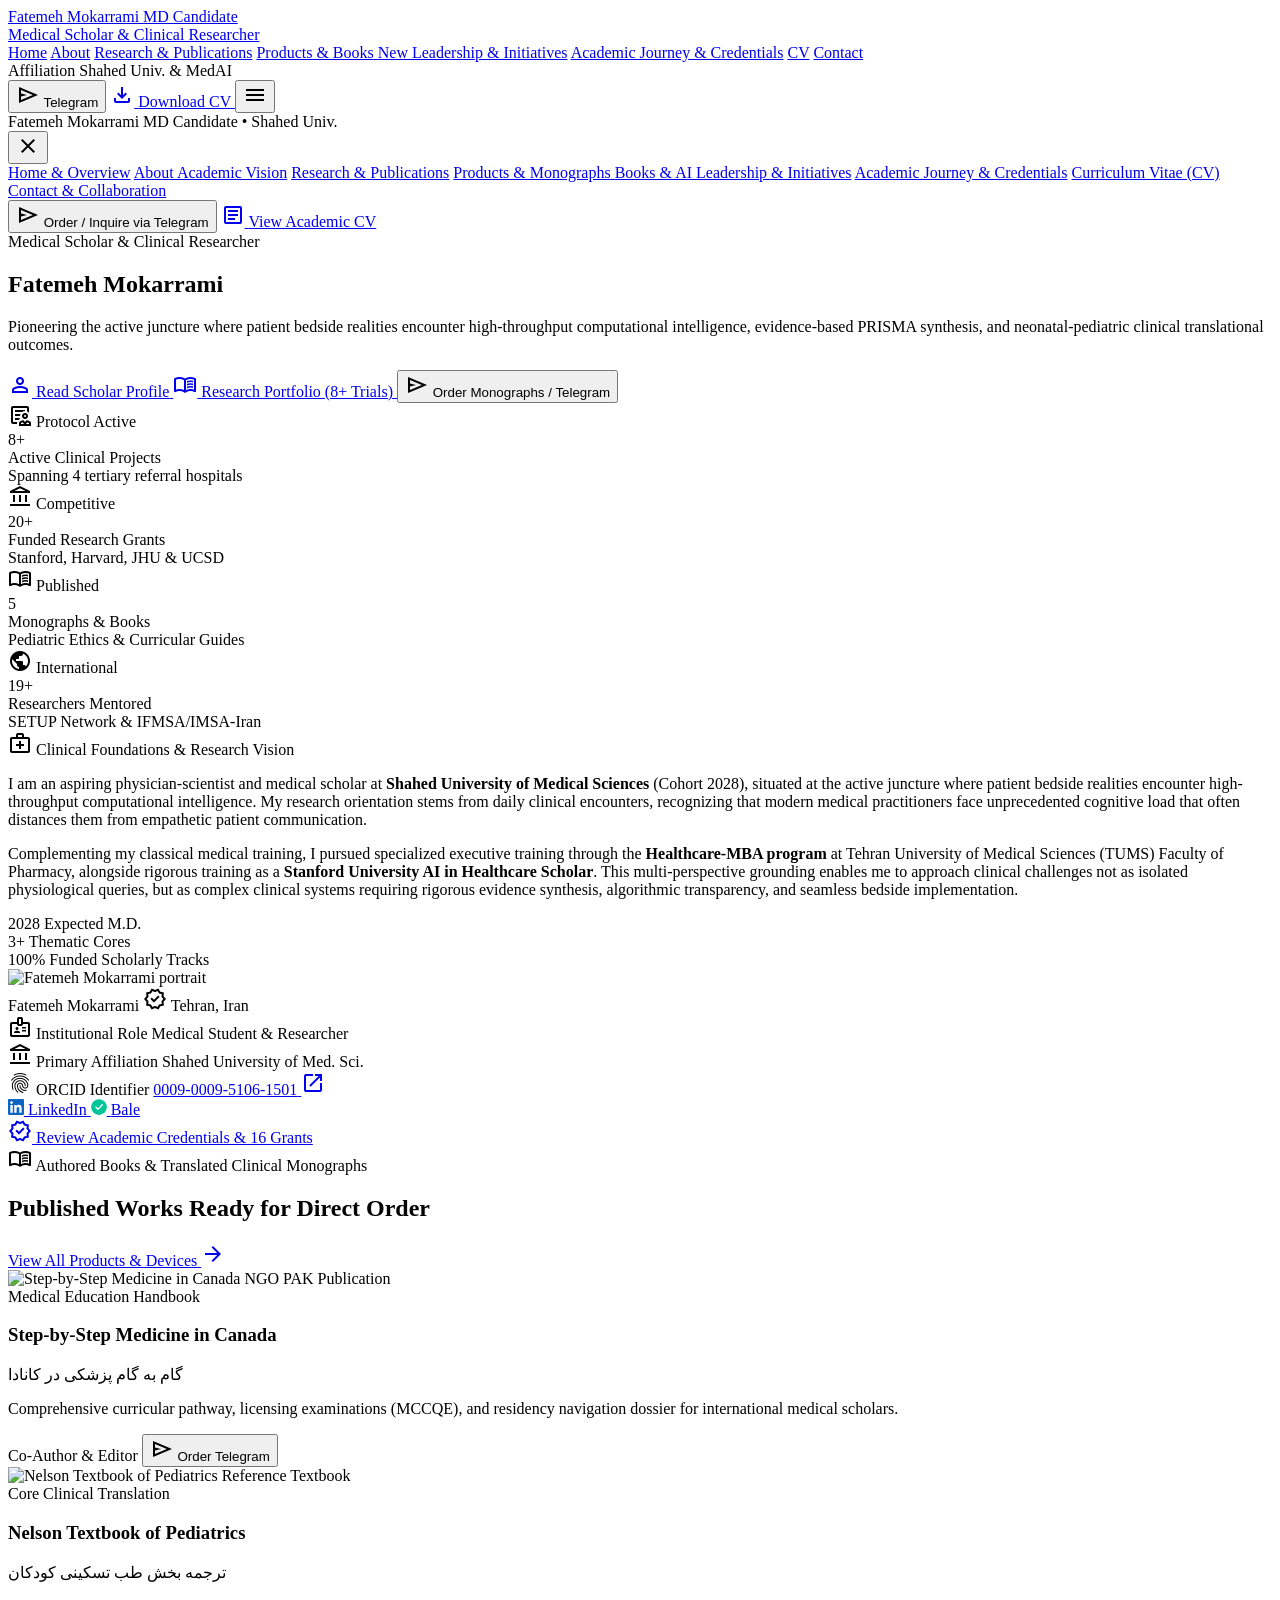
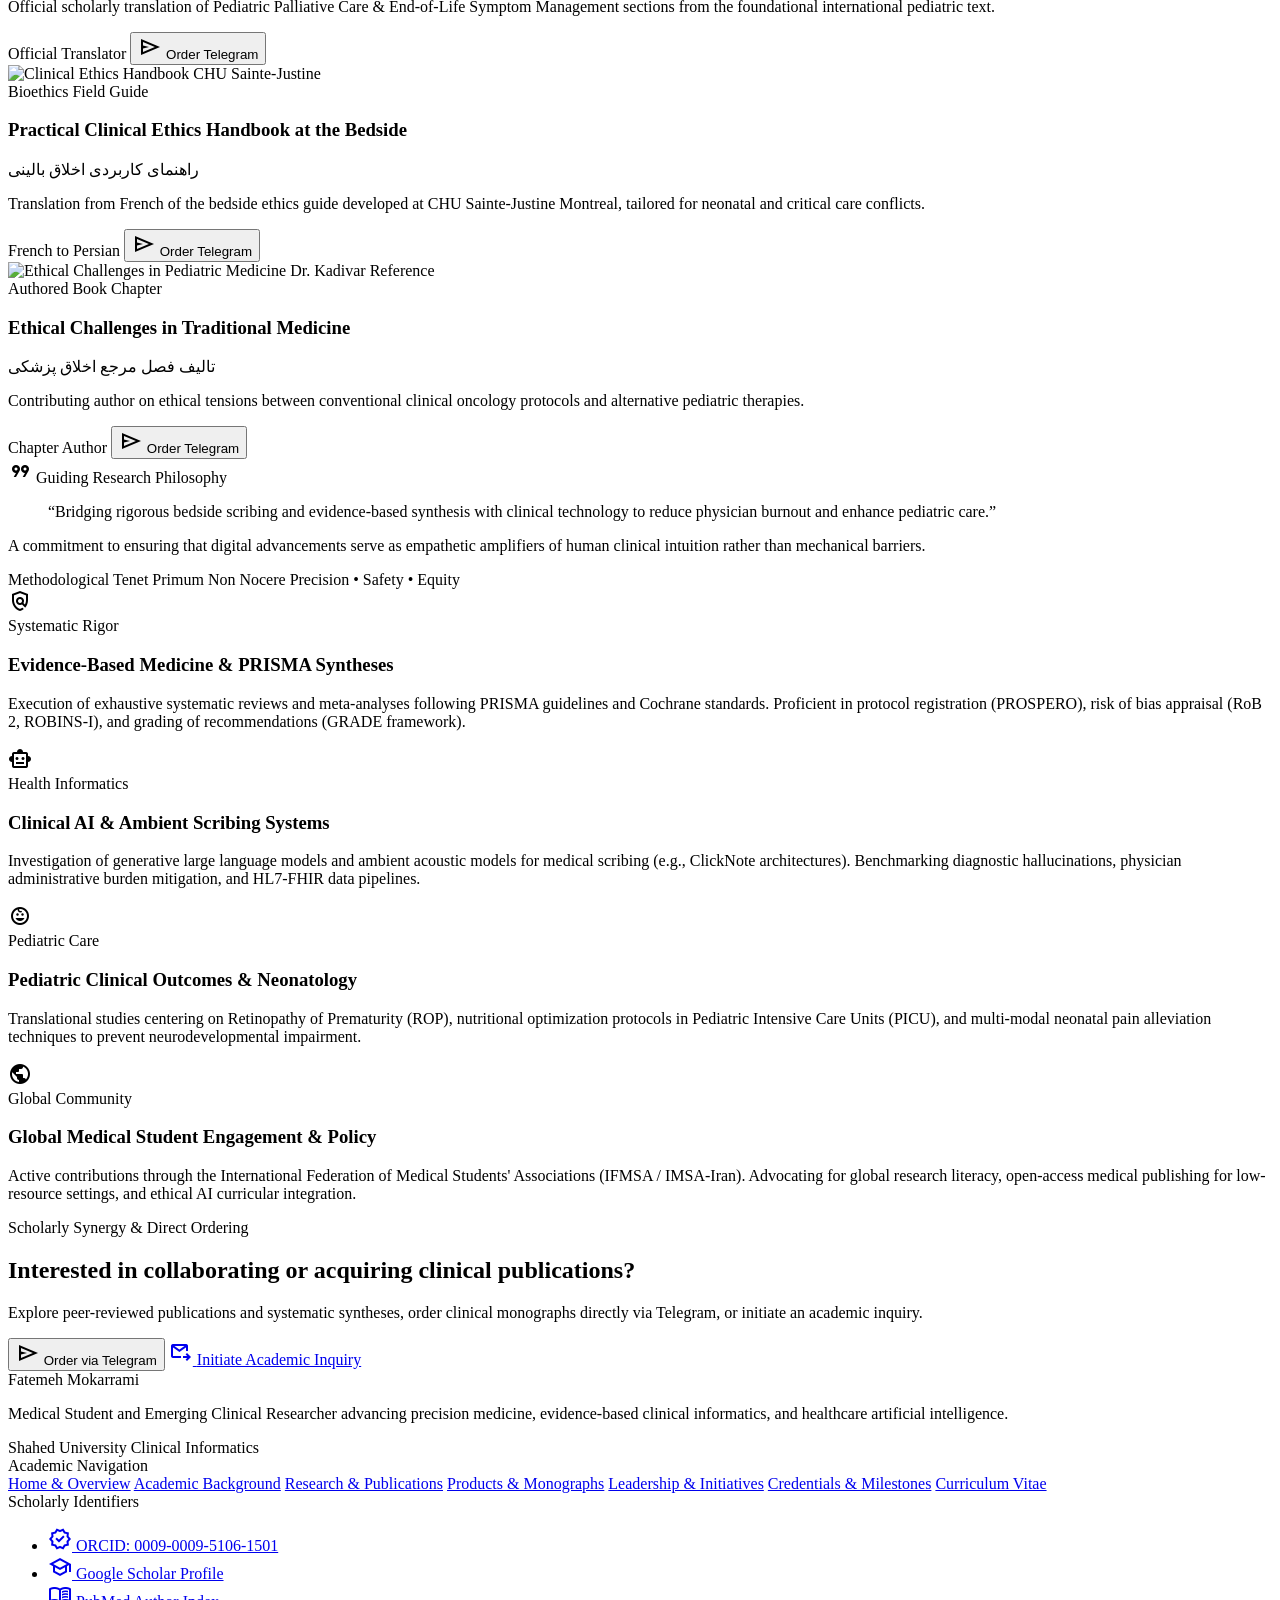
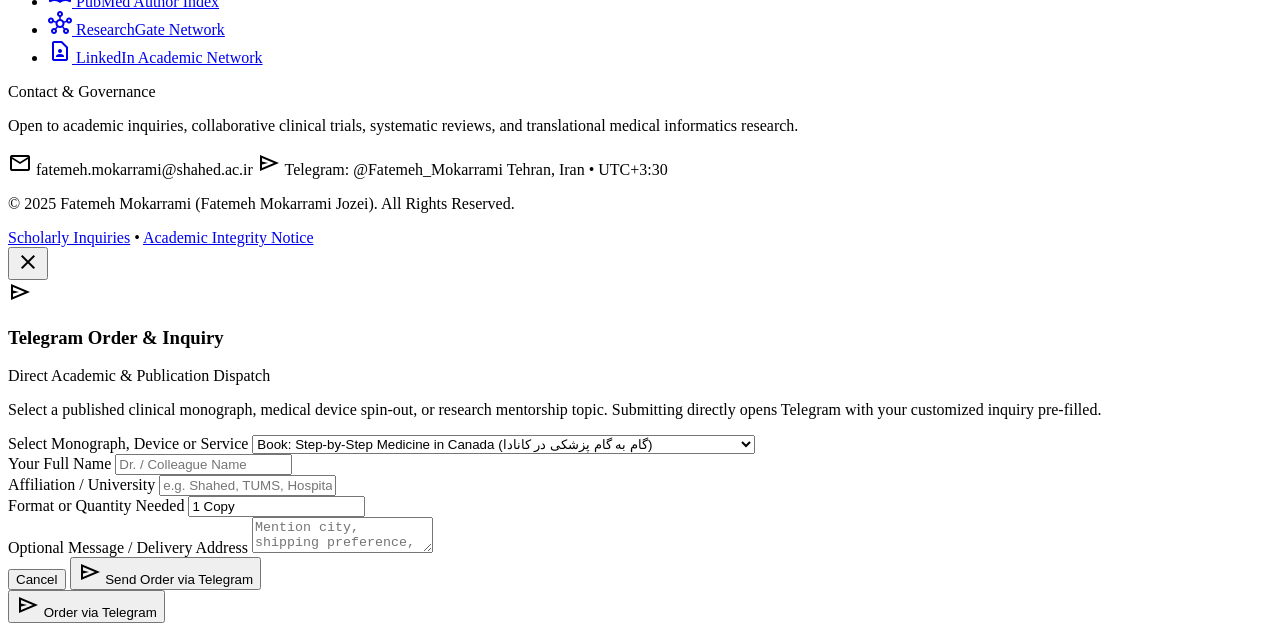
==== commit 62174895: "Update index.html" ====
--- a/index.html
+++ b/index.html
@@ -390,30 +390,31 @@
                   <span class="text-xs font-medium">LinkedIn</span>
                 </a>
 
-                <!-- Bale -->
-  <a href="https://ble.ir/fatemeh_mokarrami"
-     target="_blank"
-     rel="noopener noreferrer"
-     aria-label="Visit Fatemeh Mokarrami's Bale profile"
-     class="flex-1 min-w-0 flex items-center gap-2 p-2 rounded-lg bg-surface-container-low text-on-surface-variant hover:text-[#00C49A] transition-colors group">
-
-    <img src="./assets/images/bale-logo.png"
-         alt="Bale"
-         width="16"
-         height="16"
-         class="shrink-0 object-contain">
-
-    <span class="text-xs font-medium">Bale</span>
-
-    <img src="./assets/images/bale-verified.png"
-         alt="Verified"
-         width="14"
-         height="14"
-         class="shrink-0 object-contain">
-
-  </a>
-
-                
+      <!-- Bale Profile -->
+<a href="https://ble.ir/fatemeh_mokarrami"
+   target="_blank"
+   rel="noopener noreferrer"
+   aria-label="Visit Fatemeh Mokarrami's Bale profile"
+   class="flex items-center gap-2 p-2 rounded-lg bg-surface-container-low text-on-surface-variant hover:text-[#00C49A] transition-colors group">
+
+  <!-- Bale Official Logo + Green Verification Mark -->
+  <svg xmlns="http://www.w3.org/2000/svg"
+       width="16"
+       height="16"
+       viewBox="0 0 256 256"
+       class="shrink-0"
+       aria-hidden="true">
+    <circle cx="128" cy="128" r="126" fill="#00C49A"/>
+    <path d="M78 130 L112 164 L181 92"
+          fill="none"
+          stroke="#FFFFFF"
+          stroke-width="22"
+          stroke-linecap="round"
+          stroke-linejoin="round"/>
+  </svg>
+
+  <span class="text-xs font-medium">Bale</span>
+</a>
               </div>
 
               <a href="credentials.html" class="w-full inline-flex items-center justify-center gap-2 py-2.5 px-4 rounded-lg bg-secondary text-white hover:bg-secondary/90 transition-colors font-label-md text-xs font-semibold shadow-xs">
